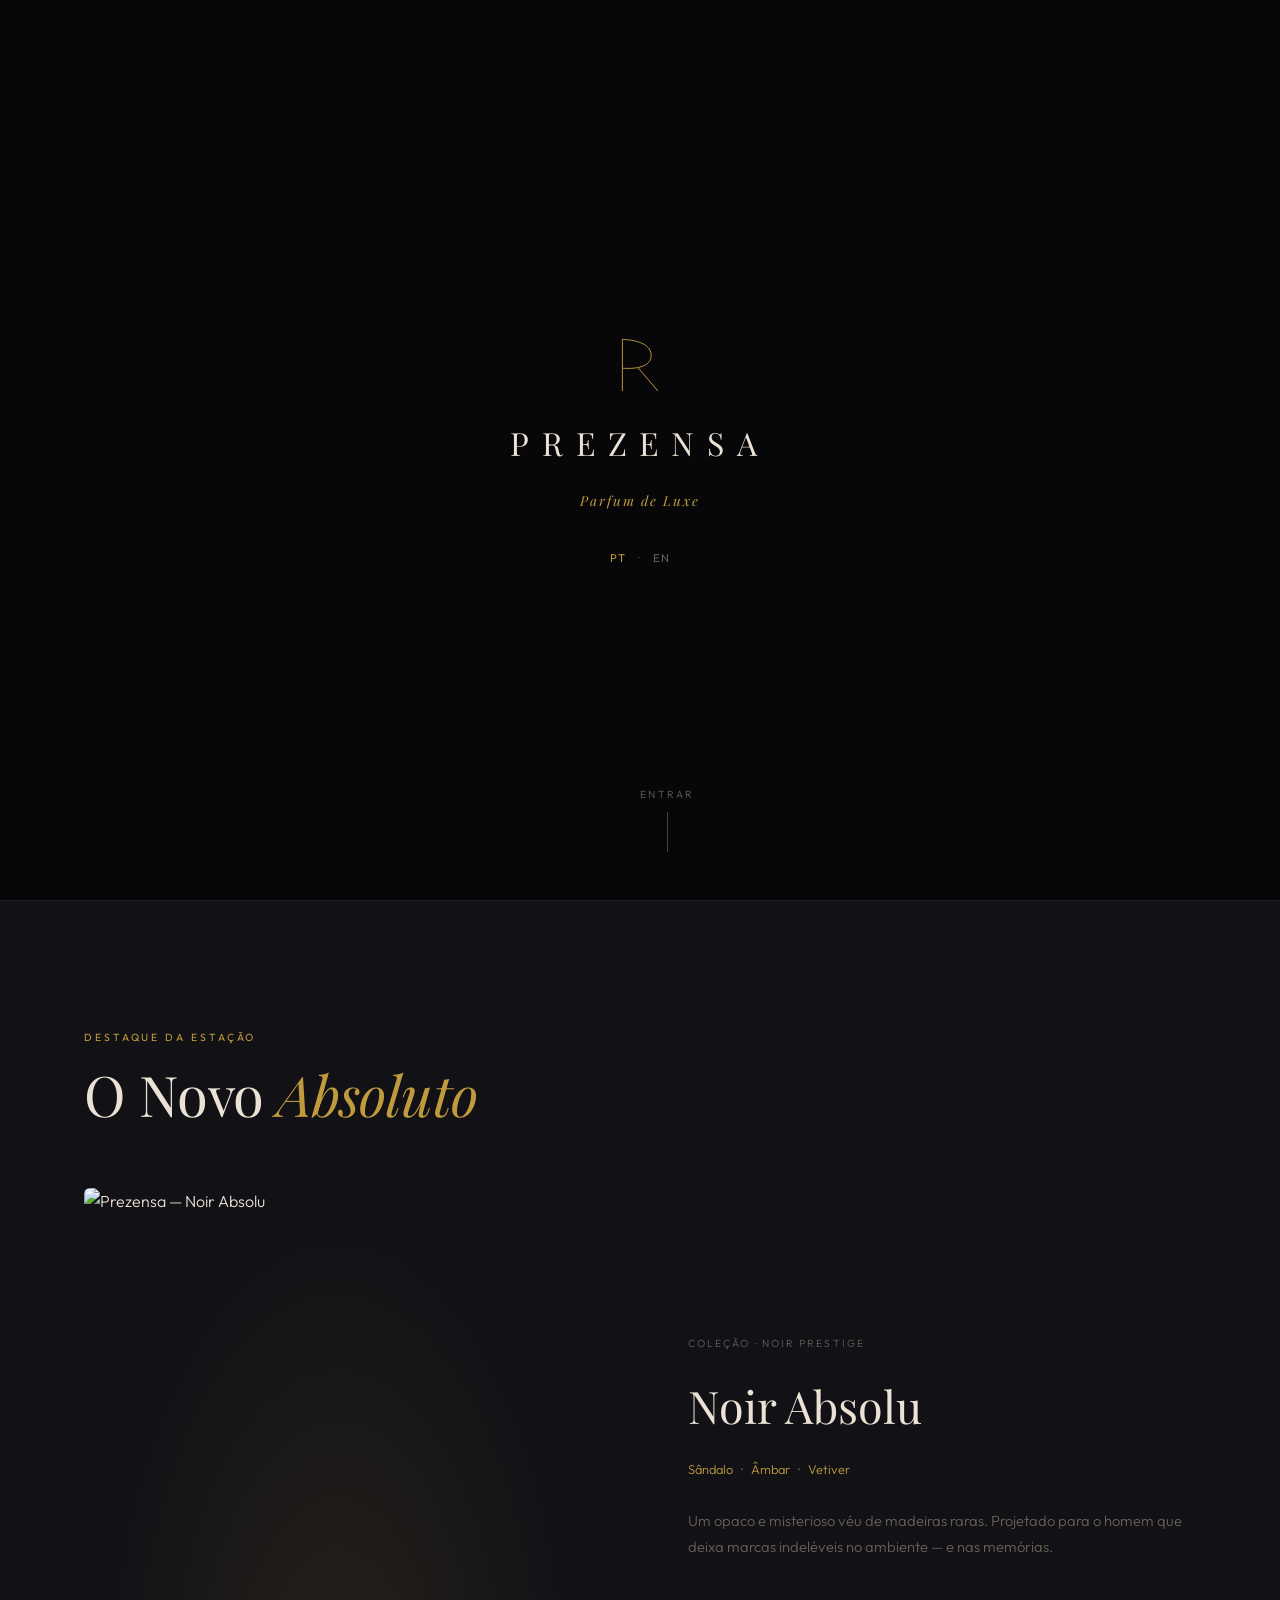
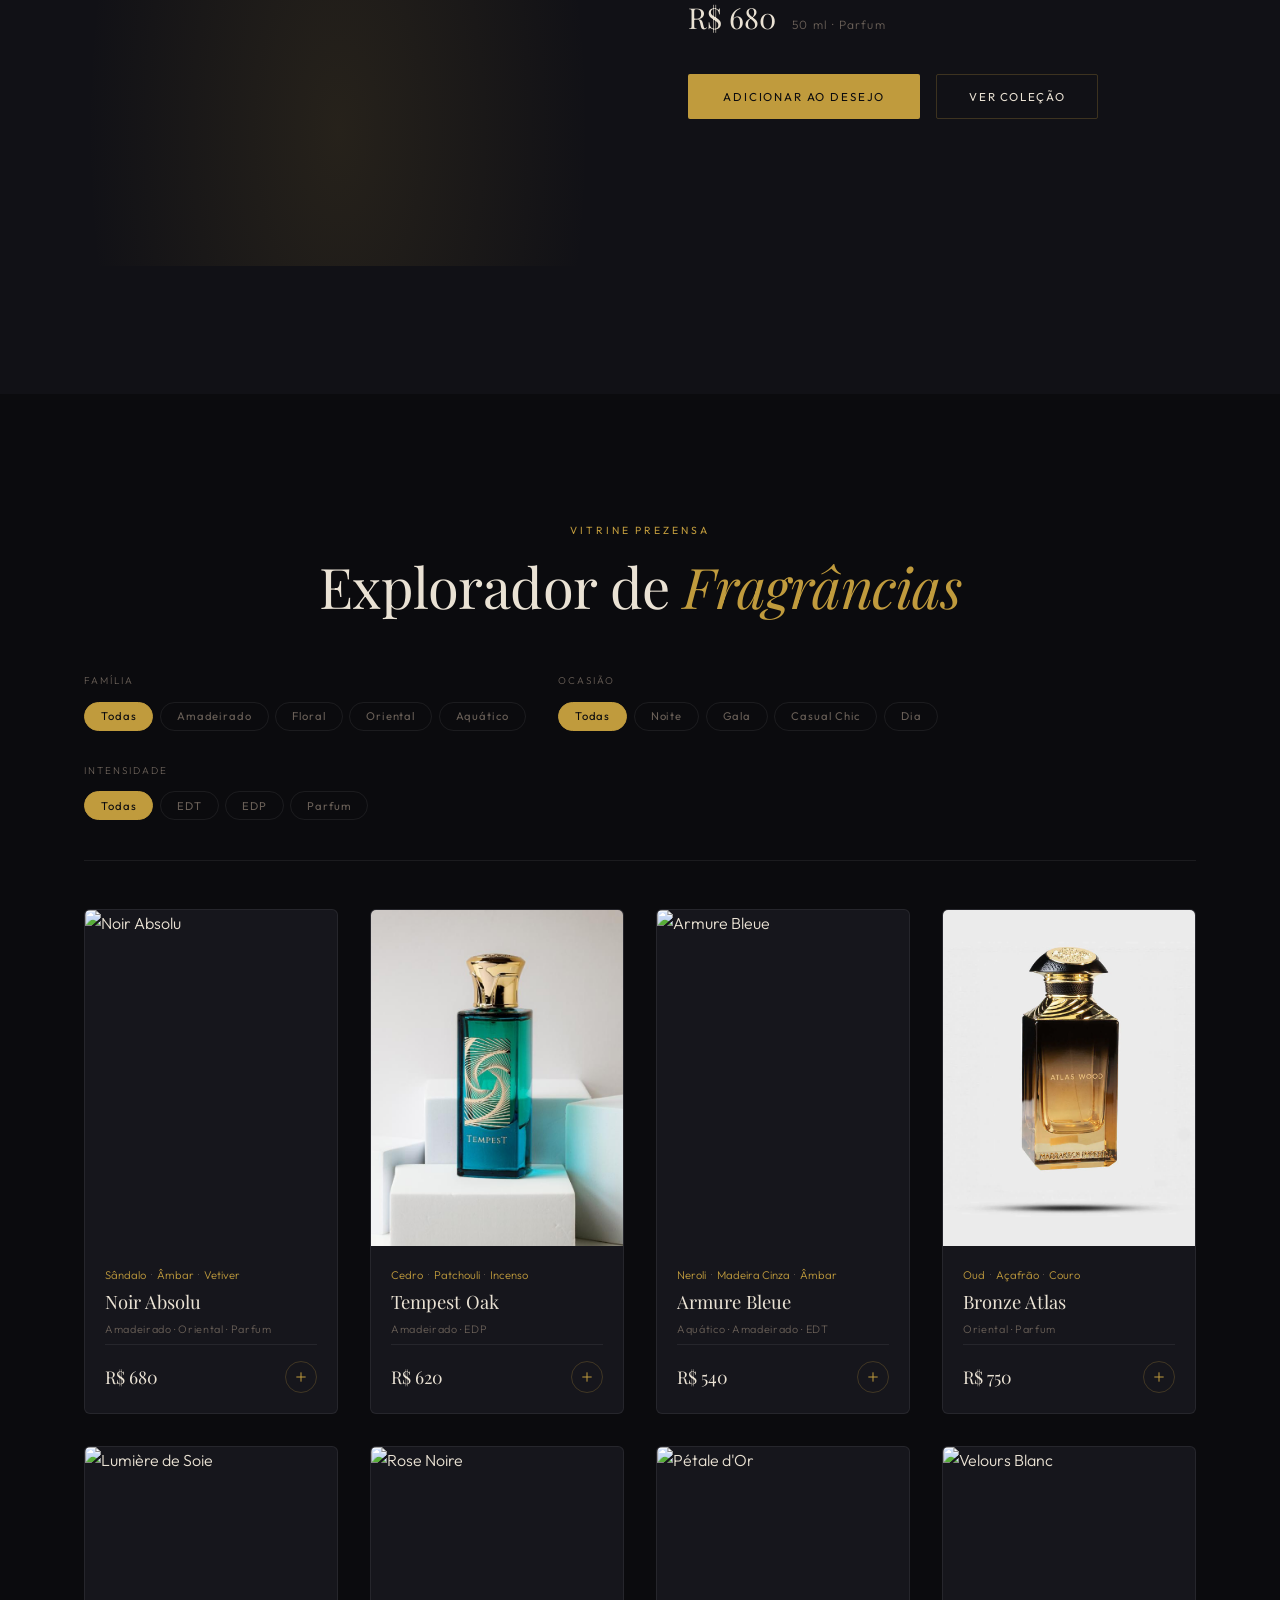
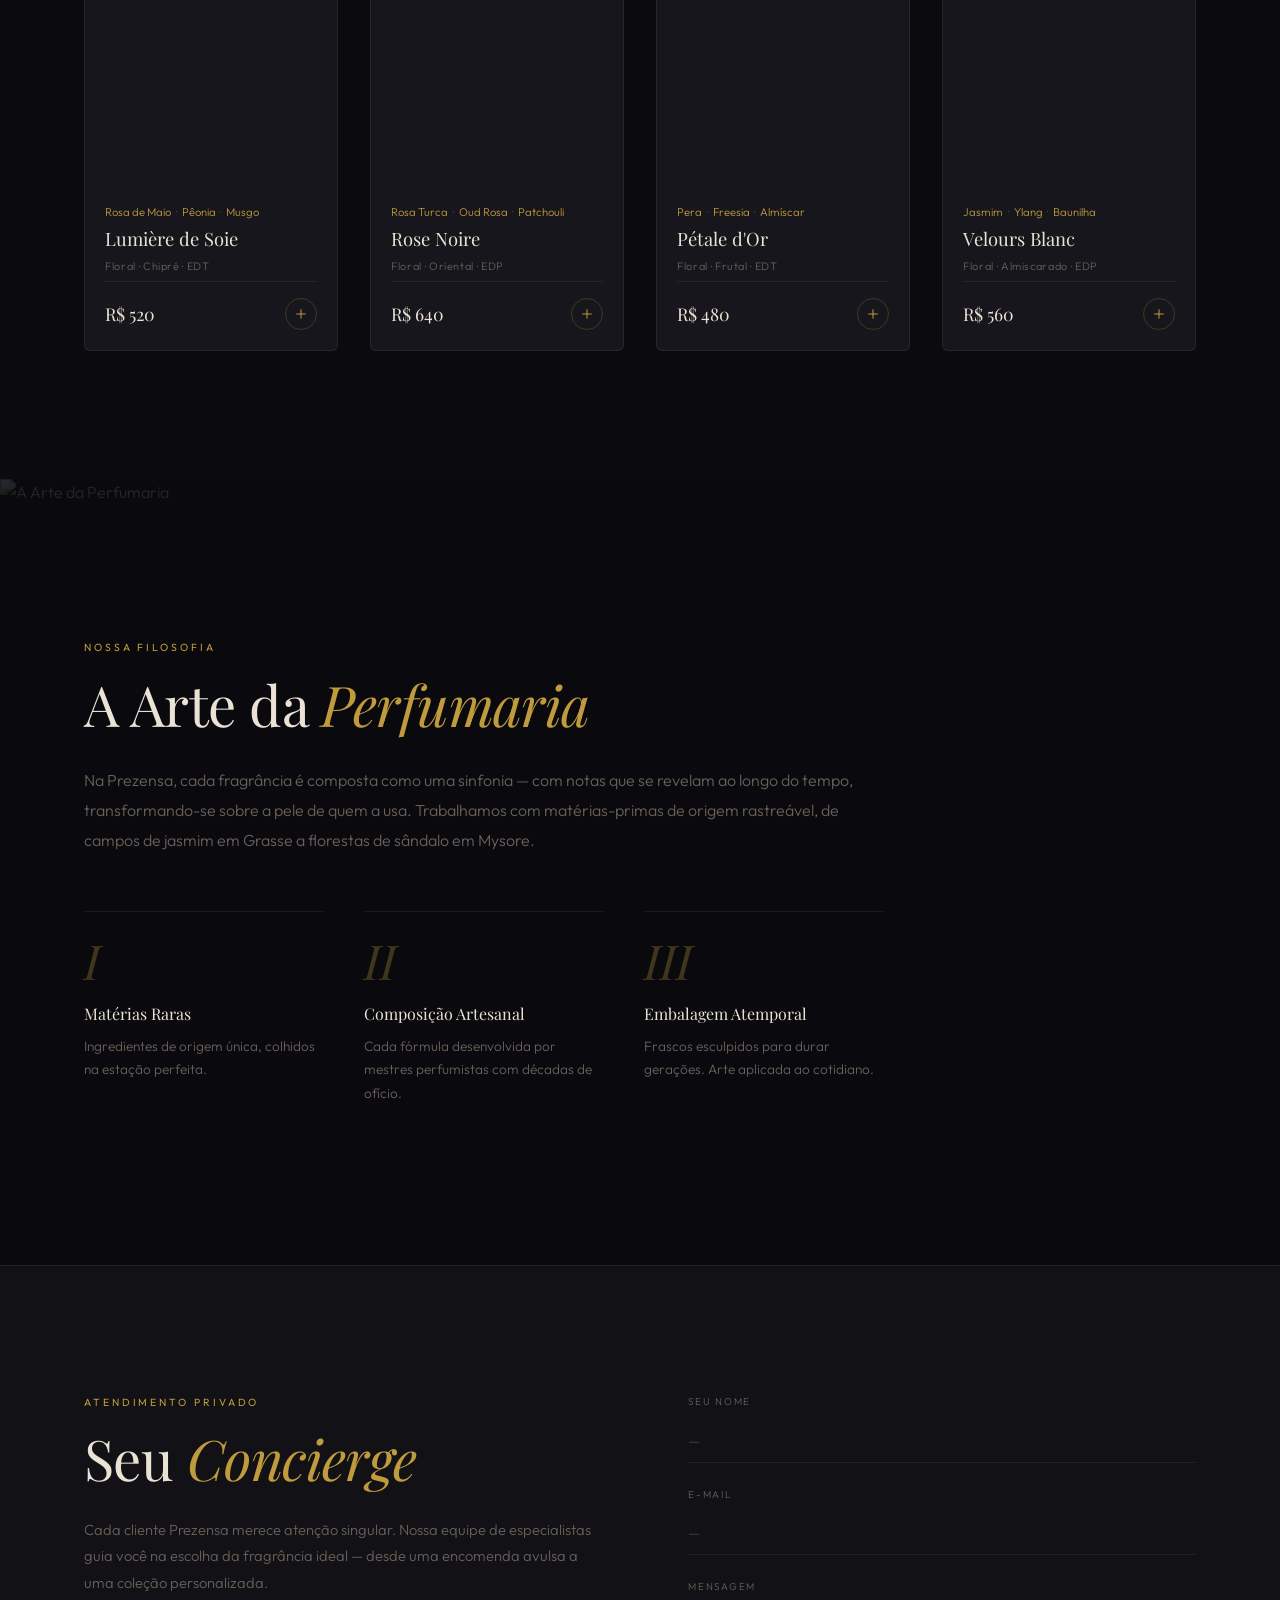
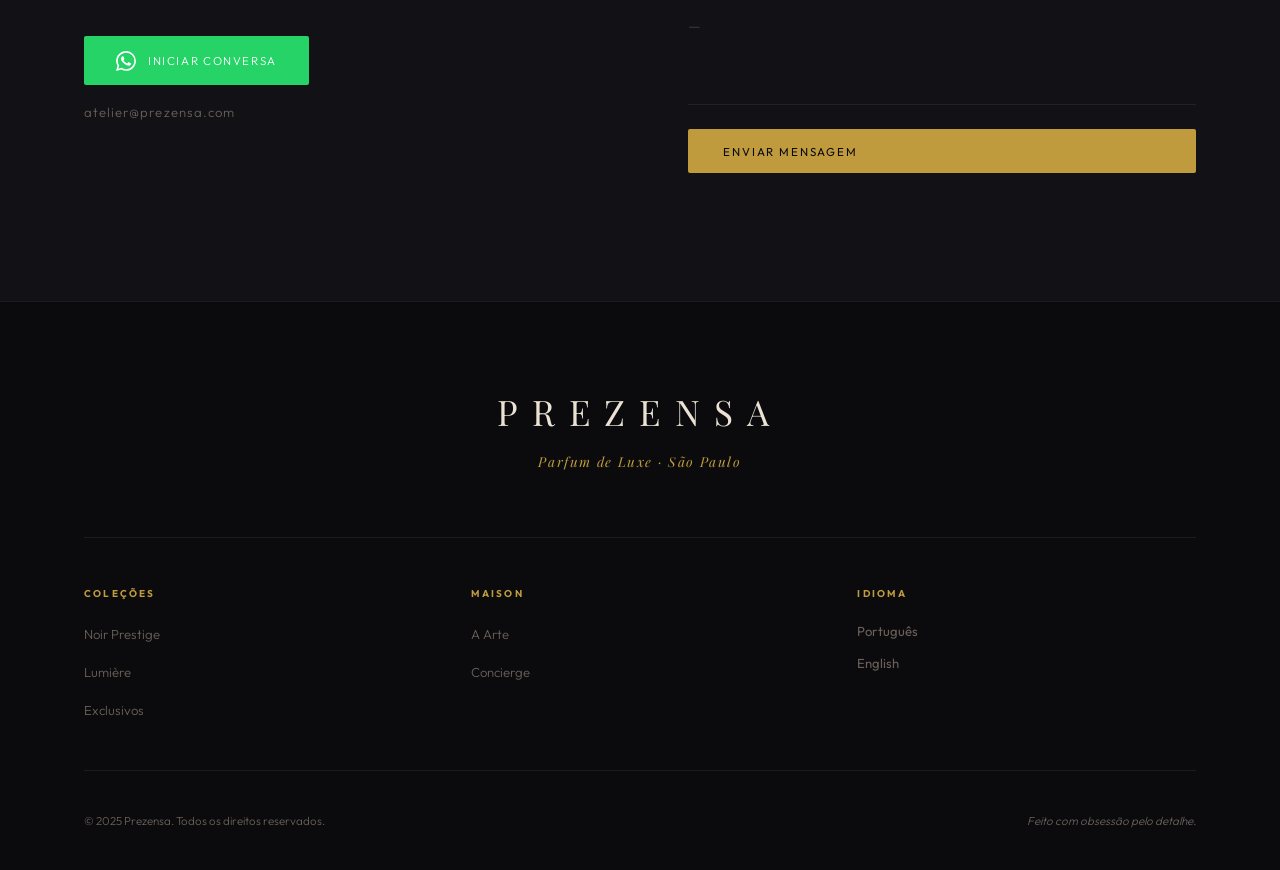
==== index.html @ aabaf8c7 "mudanod" ====
<!DOCTYPE html>
<html lang="pt-BR" data-mode="gent" data-lang="pt">
<head>
  <meta charset="UTF-8"/>
  <meta name="viewport" content="width=device-width, initial-scale=1.0"/>
  <title>Prezensa — Parfum de Luxe</title>
  <meta name="description" content="Prezensa: Fragrâncias de luxo para espíritos únicos. Descoberta sensorial guiada por connoisseurs."/>
  <link rel="preconnect" href="https://fonts.googleapis.com"/>
  <link rel="preconnect" href="https://fonts.gstatic.com" crossorigin/>
  <link href="https://fonts.googleapis.com/css2?family=Playfair+Display:ital,wght@0,400;0,500;0,700;1,400;1,500&family=Cormorant:ital,wght@1,300;1,400&family=Outfit:wght@200;300;400;500&display=swap" rel="stylesheet"/>
  <link rel="stylesheet" href="prezensa.css"/>

  <!-- hreflang SEO -->
  <link rel="alternate" hreflang="pt" href="https://prezensa.com/"/>
  <link rel="alternate" hreflang="en" href="https://prezensa.com/en"/>
</head>
<body>

<!-- ═══════════════════════════════ SPLASH ══════════ -->
<div id="splash" class="splash">
  <div class="splash__inner">
    <div class="splash__logo-wrap">
      <svg class="splash__logo-mark" viewBox="0 0 60 80" fill="none" xmlns="http://www.w3.org/2000/svg">
        <path class="splash__path" d="M8 8 L8 72 M8 8 C8 8 44 8 44 28 C44 48 8 44 8 44" stroke="currentColor" stroke-width="1.2" stroke-linecap="round" fill="none"/>
        <line class="splash__path" x1="28" y1="44" x2="52" y2="72" stroke="currentColor" stroke-width="1.2" stroke-linecap="round"/>
      </svg>
    </div>
    <p class="splash__name">PREZENSA</p>
    <p class="splash__tagline">
      <span class="txt-pt">Parfum de Luxe</span>
      <span class="txt-en">Luxury Perfumery</span>
    </p>
    <div class="splash__lang">
      <button class="splash__lang-btn active" data-lang="pt">PT</button>
      <span>·</span>
      <button class="splash__lang-btn" data-lang="en">EN</button>
    </div>
  </div>
  <div class="splash__enter" id="splashEnter">
    <span class="txt-pt">Entrar</span>
    <span class="txt-en">Enter</span>
    <div class="splash__enter-line"></div>
  </div>
</div>

<!-- ═══════════════════════════════ NAV ══════════════ -->
<nav class="nav" id="nav">
  <a href="#home" class="nav__logo">PREZENSA</a>

  <div class="nav__center">
    <div class="mode-toggle">
      <button class="mode-btn active" data-mode="gent">
        <span class="txt-pt">Cavalheiros</span>
        <span class="txt-en">Gentlemen</span>
      </button>
      <span class="mode-sep">·</span>
      <button class="mode-btn" data-mode="lady">
        <span class="txt-pt">Damas</span>
        <span class="txt-en">Ladies</span>
      </button>
    </div>
  </div>

  <div class="nav__right">
    <button class="lang-toggle" id="langToggle">
      <span id="langLabel">PT</span>
    </button>
    <button class="cart-trigger" id="cartTrigger" aria-label="Carrinho">
      <svg viewBox="0 0 24 24" fill="none" stroke="currentColor" stroke-width="1.2" width="20" height="20">
        <path d="M6 2 L3 6 v14 a2 2 0 0 0 2 2 h14 a2 2 0 0 0 2-2 V6 l-3-4z"/>
        <line x1="3" y1="6" x2="21" y2="6"/>
        <path d="M16 10 a4 4 0 0 1-8 0"/>
      </svg>
      <span class="cart-count" id="cartCount">0</span>
    </button>
    <button class="nav__toggle" id="navToggle" aria-label="Menu">
      <span></span><span></span>
    </button>
  </div>

  <ul class="nav__menu" id="navMenu">
    <li><a href="#explorador" class="nav__link"><span class="txt-pt">Fragrâncias</span><span class="txt-en">Fragrances</span></a></li>
    <li><a href="#arte" class="nav__link"><span class="txt-pt">A Arte</span><span class="txt-en">The Art</span></a></li>
    <li><a href="#contato" class="nav__link"><span class="txt-pt">Atendimento</span><span class="txt-en">Concierge</span></a></li>
  </ul>
</nav>

<!-- ═══════════════════════════════ HERO ══════════════ -->
<section class="hero" id="home">
  <!-- Gent Hero -->
  <div class="hero__scene hero__scene--gent">
    <img src="https://images.unsplash.com/photo-1585386959984-a4155224a1ad?w=1800&q=85" alt="Prezensa Gentlemen" class="hero__img"/>
    <div class="hero__fog"></div>
  </div>
  <!-- Lady Hero -->
  <div class="hero__scene hero__scene--lady">
    <img src="https://images.unsplash.com/photo-1619994403073-2cec844b8e63?w=1800&q=85" alt="Prezensa Ladies" class="hero__img"/>
    <div class="hero__fog"></div>
  </div>

  <div class="hero__content">
    <div class="hero__label">
      <span class="txt-pt">Coleção Exclusiva</span>
      <span class="txt-en">Exclusive Collection</span>
    </div>
    <h1 class="hero__title hero__title--gent">
      <em>L'Essence</em><br>du Caractère
    </h1>
    <h1 class="hero__title hero__title--lady">
      <em>L'Éclat</em><br>de la Féminité
    </h1>
    <p class="hero__sub hero__sub--gent">
      <span class="txt-pt">Fragrâncias que definem o homem de substância.</span>
      <span class="txt-en">Fragrances that define the man of substance.</span>
    </p>
    <p class="hero__sub hero__sub--lady">
      <span class="txt-pt">Uma ode à mulher que ilumina cada ambiente.</span>
      <span class="txt-en">An ode to the woman who illuminates every room.</span>
    </p>
    <a href="#explorador" class="btn-lux">
      <span class="txt-pt">Explorar Coleção</span>
      <span class="txt-en">Explore Collection</span>
      <svg viewBox="0 0 24 24" fill="none" stroke="currentColor" stroke-width="1" width="18"><path d="M5 12h14M12 5l7 7-7 7"/></svg>
    </a>
  </div>

  <div class="hero__scroll-hint">
    <span>scroll</span>
  </div>
</section>

<!-- ═══════════════════════════════ FEATURED ═════════ -->
<section class="featured" id="featured">
  <div class="container">
    <div class="featured__header">
      <span class="section-label">
        <span class="txt-pt">Destaque da Estação</span>
        <span class="txt-en">Season's Highlight</span>
      </span>
      <h2 class="section-title">
        <span class="txt-pt">O Novo <em>Absoluto</em></span>
        <span class="txt-en">The New <em>Absolute</em></span>
      </h2>
    </div>
    <div class="featured__layout">
      <div class="featured__visual">
        <img id="featuredImg" src="https://images.unsplash.com/photo-1523293182086-7651a899d37f?w=900&q=85" alt="Prezensa — Noir Absolu" loading="lazy"/>
        <div class="featured__glow"></div>
      </div>
      <div class="featured__info">
        <p class="featured__collection">
          <span class="txt-pt">Coleção</span>
          <span class="txt-en">Collection</span>
          · Noir Prestige
        </p>
        <h3 class="featured__name featured__name--gent">Noir Absolu</h3>
        <h3 class="featured__name featured__name--lady" style="display:none">Lumière de Soie</h3>
        <p class="featured__accord">
          <span class="featured__note">Sândalo</span>
          <span class="featured__dot">·</span>
          <span class="featured__note">Âmbar</span>
          <span class="featured__dot">·</span>
          <span class="featured__note">Vetiver</span>
        </p>
        <p class="featured__desc featured__desc--gent">
          <span class="txt-pt">Um opaco e misterioso véu de madeiras raras. Projetado para o homem que deixa marcas indeléveis no ambiente — e nas memórias.</span>
          <span class="txt-en">An opaque and mysterious veil of rare woods. Designed for the man who leaves indelible marks in every room — and in memories.</span>
        </p>
        <p class="featured__desc featured__desc--lady" style="display:none">
          <span class="txt-pt">Uma dança etérea de seda e luz. Uma fragância para a mulher que transforma cada movimento em poesia silenciosa.</span>
          <span class="txt-en">An ethereal dance of silk and light. A fragrance for the woman who turns every movement into silent poetry.</span>
        </p>
        <div class="featured__price-row">
          <span class="featured__price featured__price--gent">R$ 680</span>
          <span class="featured__price featured__price--lady" style="display:none">R$ 520</span>
          <span class="featured__ml">50 ml · Parfum</span>
        </div>
        <div class="featured__actions">
          <button class="btn-lux" id="featuredAdd"
            data-name-gent="Noir Absolu" data-price-gent="680"
            data-name-lady="Lumière de Soie" data-price-lady="520">
            <span class="txt-pt">Adicionar ao Desejo</span>
            <span class="txt-en">Add to Wishlist</span>
          </button>
          <button class="btn-ghost" onclick="document.getElementById('explorador').scrollIntoView({behavior:'smooth'})">
            <span class="txt-pt">Ver Coleção</span>
            <span class="txt-en">See Collection</span>
          </button>
        </div>
      </div>
    </div>
  </div>
</section>

<!-- ═══════════════════════════════ EXPLORADOR ═══════ -->
<section class="explorador" id="explorador">
  <div class="container">
    <div class="section-header centered">
      <span class="section-label">
        <span class="txt-pt">Vitrine Prezensa</span>
        <span class="txt-en">Prezensa Showcase</span>
      </span>
      <h2 class="section-title">
        <span class="txt-pt">Explorador de <em>Fragrâncias</em></span>
        <span class="txt-en">Fragrance <em>Explorer</em></span>
      </h2>
    </div>

    <!-- Filters -->
    <div class="filters">
      <div class="filter-group">
        <span class="filter-label">
          <span class="txt-pt">Família</span>
          <span class="txt-en">Family</span>
        </span>
        <div class="filter-pills" data-group="familia">
          <button class="pill active" data-val="all">
            <span class="txt-pt">Todas</span><span class="txt-en">All</span>
          </button>
          <button class="pill" data-val="amadeirado">
            <span class="txt-pt">Amadeirado</span><span class="txt-en">Woody</span>
          </button>
          <button class="pill" data-val="floral">Floral</button>
          <button class="pill" data-val="oriental">Oriental</button>
          <button class="pill" data-val="aquatico">
            <span class="txt-pt">Aquático</span><span class="txt-en">Aquatic</span>
          </button>
        </div>
      </div>
      <div class="filter-group">
        <span class="filter-label">
          <span class="txt-pt">Ocasião</span>
          <span class="txt-en">Occasion</span>
        </span>
        <div class="filter-pills" data-group="ocasiao">
          <button class="pill active" data-val="all">
            <span class="txt-pt">Todas</span><span class="txt-en">All</span>
          </button>
          <button class="pill" data-val="noite">
            <span class="txt-pt">Noite</span><span class="txt-en">Evening</span>
          </button>
          <button class="pill" data-val="gala">Gala</button>
          <button class="pill" data-val="casual">Casual Chic</button>
          <button class="pill" data-val="dia">
            <span class="txt-pt">Dia</span><span class="txt-en">Day</span>
          </button>
        </div>
      </div>
      <div class="filter-group">
        <span class="filter-label">
          <span class="txt-pt">Intensidade</span>
          <span class="txt-en">Intensity</span>
        </span>
        <div class="filter-pills" data-group="intensidade">
          <button class="pill active" data-val="all">
            <span class="txt-pt">Todas</span><span class="txt-en">All</span>
          </button>
          <button class="pill" data-val="edt">EDT</button>
          <button class="pill" data-val="edp">EDP</button>
          <button class="pill" data-val="parfum">Parfum</button>
        </div>
      </div>
    </div>

    <!-- Products Grid -->
    <div class="products-grid" id="productsGrid">

      <!-- ── GENT 1 ── -->
      <article class="prod-card"
        data-gender="gent"
        data-familia="amadeirado oriental"
        data-ocasiao="noite"
        data-intensidade="parfum">
        <div class="prod-card__img-wrap">
          <img src="https://images.unsplash.com/photo-1523293182086-7651a899d37f?w=600&q=80" alt="Noir Absolu" loading="lazy"/>
          <div class="prod-card__hover-actions">
            <button class="prod-card__detail-btn" data-product="0">
              <span class="txt-pt">Ver Pirâmide</span>
              <span class="txt-en">View Pyramid</span>
            </button>
          </div>
          <div class="prod-card__glow"></div>
        </div>
        <div class="prod-card__body">
          <div class="prod-card__accord">
            <span>Sândalo</span><span class="dot">·</span>
            <span>Âmbar</span><span class="dot">·</span>
            <span>Vetiver</span>
          </div>
          <h3 class="prod-card__name">Noir Absolu</h3>
          <p class="prod-card__tags">Amadeirado · Oriental · Parfum</p>
          <div class="prod-card__footer">
            <span class="prod-price">R$ 680</span>
            <button class="add-btn" data-name="Noir Absolu" data-price="680">
              <svg viewBox="0 0 24 24" fill="none" stroke="currentColor" stroke-width="1.5" width="16"><path d="M12 5v14M5 12h14"/></svg>
            </button>
          </div>
        </div>
      </article>

      <!-- ── GENT 2 ── -->
      <article class="prod-card"
        data-gender="gent"
        data-familia="amadeirado"
        data-ocasiao="noite gala"
        data-intensidade="edp">
        <div class="prod-card__img-wrap">
          <img src="img/tempest.jfif" alt="Tempest Oak" loading="lazy"/>
          <div class="prod-card__hover-actions">
            <button class="prod-card__detail-btn" data-product="1">
              <span class="txt-pt">Ver Pirâmide</span>
              <span class="txt-en">View Pyramid</span>
            </button>
          </div>
          <div class="prod-card__glow"></div>
        </div>
        <div class="prod-card__body">
          <div class="prod-card__accord">
            <span>Cedro</span><span class="dot">·</span>
            <span>Patchouli</span><span class="dot">·</span>
            <span>Incenso</span>
          </div>
          <h3 class="prod-card__name">Tempest Oak</h3>
          <p class="prod-card__tags">Amadeirado · EDP</p>
          <div class="prod-card__footer">
            <span class="prod-price">R$ 620</span>
            <button class="add-btn" data-name="Tempest Oak" data-price="620">
              <svg viewBox="0 0 24 24" fill="none" stroke="currentColor" stroke-width="1.5" width="16"><path d="M12 5v14M5 12h14"/></svg>
            </button>
          </div>
        </div>
      </article>

      <!-- ── GENT 3 ── -->
      <article class="prod-card"
        data-gender="gent"
        data-familia="aquatico amadeirado"
        data-ocasiao="casual"
        data-intensidade="edt">
        <div class="prod-card__img-wrap">
          <img src="https://images.unsplash.com/photo-1594035910387-fea47794261f?w=600&q=80" alt="Armure Bleue" loading="lazy"/>
          <div class="prod-card__hover-actions">
            <button class="prod-card__detail-btn" data-product="2">
              <span class="txt-pt">Ver Pirâmide</span>
              <span class="txt-en">View Pyramid</span>
            </button>
          </div>
          <div class="prod-card__glow"></div>
        </div>
        <div class="prod-card__body">
          <div class="prod-card__accord">
            <span>Neroli</span><span class="dot">·</span>
            <span>Madeira Cinza</span><span class="dot">·</span>
            <span>Âmbar</span>
          </div>
          <h3 class="prod-card__name">Armure Bleue</h3>
          <p class="prod-card__tags">Aquático · Amadeirado · EDT</p>
          <div class="prod-card__footer">
            <span class="prod-price">R$ 540</span>
            <button class="add-btn" data-name="Armure Bleue" data-price="540">
              <svg viewBox="0 0 24 24" fill="none" stroke="currentColor" stroke-width="1.5" width="16"><path d="M12 5v14M5 12h14"/></svg>
            </button>
          </div>
        </div>
      </article>

      <!-- ── GENT 4 ── -->
      <article class="prod-card"
        data-gender="gent"
        data-familia="oriental"
        data-ocasiao="gala"
        data-intensidade="parfum">
        <div class="prod-card__img-wrap">
          <img src="img/atlas.webp" alt="Bronze Atlas" loading="lazy"/>
          <div class="prod-card__hover-actions">
            <button class="prod-card__detail-btn" data-product="3">
              <span class="txt-pt">Ver Pirâmide</span>
              <span class="txt-en">View Pyramid</span>
            </button>
          </div>
          <div class="prod-card__glow"></div>
        </div>
        <div class="prod-card__body">
          <div class="prod-card__accord">
            <span>Oud</span><span class="dot">·</span>
            <span>Açafrão</span><span class="dot">·</span>
            <span>Couro</span>
          </div>
          <h3 class="prod-card__name">Bronze Atlas</h3>
          <p class="prod-card__tags">Oriental · Parfum</p>
          <div class="prod-card__footer">
            <span class="prod-price">R$ 750</span>
            <button class="add-btn" data-name="Bronze Atlas" data-price="750">
              <svg viewBox="0 0 24 24" fill="none" stroke="currentColor" stroke-width="1.5" width="16"><path d="M12 5v14M5 12h14"/></svg>
            </button>
          </div>
        </div>
      </article>

      <!-- ── LADY 1 ── -->
      <article class="prod-card"
        data-gender="lady"
        data-familia="floral"
        data-ocasiao="dia casual"
        data-intensidade="edt">
        <div class="prod-card__img-wrap">
          <img src="https://images.unsplash.com/photo-1541643600914-78b084683702?w=600&q=80" alt="Lumière de Soie" loading="lazy"/>
          <div class="prod-card__hover-actions">
            <button class="prod-card__detail-btn" data-product="4">
              <span class="txt-pt">Ver Pirâmide</span>
              <span class="txt-en">View Pyramid</span>
            </button>
          </div>
          <div class="prod-card__glow"></div>
        </div>
        <div class="prod-card__body">
          <div class="prod-card__accord">
            <span>Rosa de Maio</span><span class="dot">·</span>
            <span>Pêonia</span><span class="dot">·</span>
            <span>Musgo</span>
          </div>
          <h3 class="prod-card__name">Lumière de Soie</h3>
          <p class="prod-card__tags">Floral · Chipré · EDT</p>
          <div class="prod-card__footer">
            <span class="prod-price">R$ 520</span>
            <button class="add-btn" data-name="Lumière de Soie" data-price="520">
              <svg viewBox="0 0 24 24" fill="none" stroke="currentColor" stroke-width="1.5" width="16"><path d="M12 5v14M5 12h14"/></svg>
            </button>
          </div>
        </div>
      </article>

      <!-- ── LADY 2 ── -->
      <article class="prod-card"
        data-gender="lady"
        data-familia="floral oriental"
        data-ocasiao="noite gala"
        data-intensidade="edp">
        <div class="prod-card__img-wrap">
          <img src="https://images.unsplash.com/photo-1588776814546-1ffbb090d424?w=600&q=80" alt="Rose Noire" loading="lazy"/>
          <div class="prod-card__hover-actions">
            <button class="prod-card__detail-btn" data-product="5">
              <span class="txt-pt">Ver Pirâmide</span>
              <span class="txt-en">View Pyramid</span>
            </button>
          </div>
          <div class="prod-card__glow"></div>
        </div>
        <div class="prod-card__body">
          <div class="prod-card__accord">
            <span>Rosa Turca</span><span class="dot">·</span>
            <span>Oud Rosa</span><span class="dot">·</span>
            <span>Patchouli</span>
          </div>
          <h3 class="prod-card__name">Rose Noire</h3>
          <p class="prod-card__tags">Floral · Oriental · EDP</p>
          <div class="prod-card__footer">
            <span class="prod-price">R$ 640</span>
            <button class="add-btn" data-name="Rose Noire" data-price="640">
              <svg viewBox="0 0 24 24" fill="none" stroke="currentColor" stroke-width="1.5" width="16"><path d="M12 5v14M5 12h14"/></svg>
            </button>
          </div>
        </div>
      </article>

      <!-- ── LADY 3 ── -->
      <article class="prod-card"
        data-gender="lady"
        data-familia="floral"
        data-ocasiao="casual dia"
        data-intensidade="edt">
        <div class="prod-card__img-wrap">
          <img src="https://images.unsplash.com/photo-1571781565036-d3f759be73e5?w=600&q=80" alt="Pétale d'Or" loading="lazy"/>
          <div class="prod-card__hover-actions">
            <button class="prod-card__detail-btn" data-product="6">
              <span class="txt-pt">Ver Pirâmide</span>
              <span class="txt-en">View Pyramid</span>
            </button>
          </div>
          <div class="prod-card__glow"></div>
        </div>
        <div class="prod-card__body">
          <div class="prod-card__accord">
            <span>Pera</span><span class="dot">·</span>
            <span>Freesia</span><span class="dot">·</span>
            <span>Almíscar</span>
          </div>
          <h3 class="prod-card__name">Pétale d'Or</h3>
          <p class="prod-card__tags">Floral · Frutal · EDT</p>
          <div class="prod-card__footer">
            <span class="prod-price">R$ 480</span>
            <button class="add-btn" data-name="Pétale d'Or" data-price="480">
              <svg viewBox="0 0 24 24" fill="none" stroke="currentColor" stroke-width="1.5" width="16"><path d="M12 5v14M5 12h14"/></svg>
            </button>
          </div>
        </div>
      </article>

      <!-- ── LADY 4 ── -->
      <article class="prod-card"
        data-gender="lady"
        data-familia="floral"
        data-ocasiao="dia casual"
        data-intensidade="edp">
        <div class="prod-card__img-wrap">
          <img src="https://images.unsplash.com/photo-1561069934-eee225952461?w=600&q=80" alt="Velours Blanc" loading="lazy"/>
          <div class="prod-card__hover-actions">
            <button class="prod-card__detail-btn" data-product="7">
              <span class="txt-pt">Ver Pirâmide</span>
              <span class="txt-en">View Pyramid</span>
            </button>
          </div>
          <div class="prod-card__glow"></div>
        </div>
        <div class="prod-card__body">
          <div class="prod-card__accord">
            <span>Jasmim</span><span class="dot">·</span>
            <span>Ylang</span><span class="dot">·</span>
            <span>Baunilha</span>
          </div>
          <h3 class="prod-card__name">Velours Blanc</h3>
          <p class="prod-card__tags">Floral · Almiscarado · EDP</p>
          <div class="prod-card__footer">
            <span class="prod-price">R$ 560</span>
            <button class="add-btn" data-name="Velours Blanc" data-price="560">
              <svg viewBox="0 0 24 24" fill="none" stroke="currentColor" stroke-width="1.5" width="16"><path d="M12 5v14M5 12h14"/></svg>
            </button>
          </div>
        </div>
      </article>

    </div><!-- /products-grid -->
  </div>
</section>

<!-- ═══════════════════════════════ PIRÂMIDE MODAL ═══ -->
<div class="pyramid-overlay" id="pyramidOverlay">
  <div class="pyramid-modal" id="pyramidModal">
    <button class="pyramid-close" id="pyramidClose" aria-label="Fechar">
      <svg viewBox="0 0 24 24" fill="none" stroke="currentColor" stroke-width="1" width="20" height="20"><path d="M18 6L6 18M6 6l12 12"/></svg>
    </button>
    <div class="pyramid-modal__layout">
      <div class="pyramid-modal__img-wrap">
        <img id="pyramidImg" src="" alt=""/>
      </div>
      <div class="pyramid-modal__content">
        <p class="pyramid-modal__label" id="pyramidLabel"></p>
        <h2 class="pyramid-modal__name" id="pyramidName"></h2>
        <p class="pyramid-modal__desc" id="pyramidDesc"></p>

        <div class="pyramid-visual">
          <div class="pyramid-tier pyramid-tier--top">
            <div class="pyramid-tier__label">
              <span class="txt-pt">Topo</span><span class="txt-en">Top</span>
            </div>
            <div class="pyramid-tier__notes" id="pyramidTop"></div>
          </div>
          <div class="pyramid-tier pyramid-tier--heart">
            <div class="pyramid-tier__label">
              <span class="txt-pt">Coração</span><span class="txt-en">Heart</span>
            </div>
            <div class="pyramid-tier__notes" id="pyramidHeart"></div>
          </div>
          <div class="pyramid-tier pyramid-tier--base">
            <div class="pyramid-tier__label">
              <span class="txt-pt">Fundo</span><span class="txt-en">Base</span>
            </div>
            <div class="pyramid-tier__notes" id="pyramidBase"></div>
          </div>
        </div>

        <div class="pyramid-modal__actions">
          <button class="btn-lux" id="pyramidAddBtn">
            <span class="txt-pt">Adicionar ao Desejo</span>
            <span class="txt-en">Add to Wishlist</span>
          </button>
          <span class="pyramid-modal__price" id="pyramidPrice"></span>
        </div>
      </div>
    </div>
  </div>
</div>

<!-- ═══════════════════════════════ A ARTE ═══════════ -->
<section class="arte" id="arte">
  <div class="arte__bg">
    <img src="https://images.unsplash.com/photo-1547555999-14e819a4ac9e?w=1400&q=80" alt="A Arte da Perfumaria" loading="lazy"/>
    <div class="arte__veil"></div>
  </div>
  <div class="container">
    <div class="arte__content">
      <span class="section-label">
        <span class="txt-pt">Nossa Filosofia</span>
        <span class="txt-en">Our Philosophy</span>
      </span>
      <h2 class="section-title">
        <span class="txt-pt">A Arte da <em>Perfumaria</em></span>
        <span class="txt-en">The Art of <em>Perfumery</em></span>
      </h2>
      <p class="arte__text">
        <span class="txt-pt">Na Prezensa, cada fragrância é composta como uma sinfonia — com notas que se revelam ao longo do tempo, transformando-se sobre a pele de quem a usa. Trabalhamos com matérias-primas de origem rastreável, de campos de jasmim em Grasse a florestas de sândalo em Mysore.</span>
        <span class="txt-en">At Prezensa, each fragrance is composed like a symphony — with notes that reveal themselves over time, transforming on the skin of the wearer. We work with traceable raw materials, from jasmine fields in Grasse to sandalwood forests in Mysore.</span>
      </p>
      <div class="arte__pillars">
        <div class="arte__pillar">
          <span class="arte__pillar-num">I</span>
          <h4>
            <span class="txt-pt">Matérias Raras</span>
            <span class="txt-en">Rare Materials</span>
          </h4>
          <p>
            <span class="txt-pt">Ingredientes de origem única, colhidos na estação perfeita.</span>
            <span class="txt-en">Single-origin ingredients, harvested at the perfect season.</span>
          </p>
        </div>
        <div class="arte__pillar">
          <span class="arte__pillar-num">II</span>
          <h4>
            <span class="txt-pt">Composição Artesanal</span>
            <span class="txt-en">Artisan Blending</span>
          </h4>
          <p>
            <span class="txt-pt">Cada fórmula desenvolvida por mestres perfumistas com décadas de ofício.</span>
            <span class="txt-en">Each formula developed by master perfumers with decades of craft.</span>
          </p>
        </div>
        <div class="arte__pillar">
          <span class="arte__pillar-num">III</span>
          <h4>
            <span class="txt-pt">Embalagem Atemporal</span>
            <span class="txt-en">Timeless Packaging</span>
          </h4>
          <p>
            <span class="txt-pt">Frascos esculpidos para durar gerações. Arte aplicada ao cotidiano.</span>
            <span class="txt-en">Bottles sculpted to last generations. Art applied to everyday life.</span>
          </p>
        </div>
      </div>
    </div>
  </div>
</section>

<!-- ═══════════════════════════════ CONTATO ══════════ -->
<section class="contato" id="contato">
  <div class="container">
    <div class="contato__layout">
      <div class="contato__info">
        <span class="section-label">
          <span class="txt-pt">Atendimento Privado</span>
          <span class="txt-en">Private Concierge</span>
        </span>
        <h2 class="section-title">
          <span class="txt-pt">Seu <em>Concierge</em></span>
          <span class="txt-en">Your <em>Concierge</em></span>
        </h2>
        <p class="contato__desc">
          <span class="txt-pt">Cada cliente Prezensa merece atenção singular. Nossa equipe de especialistas guia você na escolha da fragrância ideal — desde uma encomenda avulsa a uma coleção personalizada.</span>
          <span class="txt-en">Every Prezensa client deserves singular attention. Our team of specialists guides you in choosing the ideal fragrance — from a single order to a personalized collection.</span>
        </p>
        <div class="contato__details">
          <a href="https://wa.me/5511999999999" target="_blank" class="contato__cta">
            <svg viewBox="0 0 24 24" fill="currentColor" width="20"><path d="M17.472 14.382c-.297-.149-1.758-.867-2.03-.967-.273-.099-.471-.148-.67.15-.197.297-.767.966-.94 1.164-.173.199-.347.223-.644.075-.297-.15-1.255-.463-2.39-1.475-.883-.788-1.48-1.761-1.653-2.059-.173-.297-.018-.458.13-.606.134-.133.298-.347.446-.52.149-.174.198-.298.298-.497.099-.198.05-.371-.025-.52-.075-.149-.669-1.612-.916-2.207-.242-.579-.487-.5-.669-.51-.173-.008-.371-.01-.57-.01-.198 0-.52.074-.792.372-.272.297-1.04 1.016-1.04 2.479 0 1.462 1.065 2.875 1.213 3.074.149.198 2.096 3.2 5.077 4.487.709.306 1.262.489 1.694.625.712.227 1.36.195 1.871.118.571-.085 1.758-.719 2.006-1.413.248-.694.248-1.289.173-1.413-.074-.124-.272-.198-.57-.347m-5.421 7.403h-.004a9.87 9.87 0 0 1-5.031-1.378l-.361-.214-3.741.982.998-3.648-.235-.374a9.86 9.86 0 0 1-1.51-5.26c.001-5.45 4.436-9.884 9.888-9.884 2.64 0 5.122 1.03 6.988 2.898a9.825 9.825 0 0 1 2.893 6.994c-.003 5.45-4.437 9.884-9.885 9.884m8.413-18.297A11.815 11.815 0 0 0 12.05 0C5.495 0 .16 5.335.157 11.892c0 2.096.547 4.142 1.588 5.945L.057 24l6.305-1.654a11.882 11.882 0 0 0 5.683 1.448h.005c6.554 0 11.89-5.335 11.893-11.893a11.821 11.821 0 0 0-3.48-8.413Z"/></svg>
            <span class="txt-pt">Iniciar Conversa</span>
            <span class="txt-en">Start Conversation</span>
          </a>
          <a href="mailto:ateliê@prezensa.com" class="contato__email">atelier@prezensa.com</a>
        </div>
      </div>
      <form class="contato__form" id="contatoForm">
        <div class="form-field">
          <label>
            <span class="txt-pt">Seu nome</span>
            <span class="txt-en">Your name</span>
          </label>
          <input type="text" id="cNome" required placeholder="—"/>
        </div>
        <div class="form-field">
          <label>E-mail</label>
          <input type="email" id="cEmail" required placeholder="—"/>
        </div>
        <div class="form-field">
          <label>
            <span class="txt-pt">Mensagem</span>
            <span class="txt-en">Message</span>
          </label>
          <textarea id="cMsg" rows="4" placeholder="—"></textarea>
        </div>
        <button type="submit" class="btn-lux">
          <span class="txt-pt">Enviar Mensagem</span>
          <span class="txt-en">Send Message</span>
        </button>
      </form>
    </div>
  </div>
</section>

<!-- ═══════════════════════════════ FOOTER ═══════════ -->
<footer class="footer">
  <div class="container">
    <div class="footer__top">
      <p class="footer__logo">PREZENSA</p>
      <p class="footer__tagline">
        <em>
          <span class="txt-pt">Parfum de Luxe · São Paulo</span>
          <span class="txt-en">Luxury Perfumery · São Paulo</span>
        </em>
      </p>
    </div>
    <div class="footer__mid">
      <div class="footer__col">
        <h5>
          <span class="txt-pt">Coleções</span>
          <span class="txt-en">Collections</span>
        </h5>
        <a href="#explorador">Noir Prestige</a>
        <a href="#explorador">Lumière</a>
        <a href="#explorador">
          <span class="txt-pt">Exclusivos</span>
          <span class="txt-en">Exclusives</span>
        </a>
      </div>
      <div class="footer__col">
        <h5>
          <span class="txt-pt">Maison</span>
          <span class="txt-en">Maison</span>
        </h5>
        <a href="#arte">
          <span class="txt-pt">A Arte</span>
          <span class="txt-en">The Art</span>
        </a>
        <a href="#contato">
          <span class="txt-pt">Concierge</span>
          <span class="txt-en">Concierge</span>
        </a>
      </div>
      <div class="footer__col">
        <h5>
          <span class="txt-pt">Idioma</span>
          <span class="txt-en">Language</span>
        </h5>
        <button class="footer__lang-btn" data-lang="pt">Português</button>
        <button class="footer__lang-btn" data-lang="en">English</button>
      </div>
    </div>
    <div class="footer__bottom">
      <p>© 2025 Prezensa. <span class="txt-pt">Todos os direitos reservados.</span><span class="txt-en">All rights reserved.</span></p>
      <p class="footer__craft">
        <span class="txt-pt">Feito com obsessão pelo detalhe.</span>
        <span class="txt-en">Made with obsession for detail.</span>
      </p>
    </div>
  </div>
</footer>

<!-- ═══════════════════════════════ SIDE CART ════════ -->
<div class="cart-overlay" id="cartOverlay"></div>
<aside class="side-cart" id="sideCart">
  <div class="side-cart__header">
    <h3>
      <span class="txt-pt">Seus Desejos</span>
      <span class="txt-en">Your Wishlist</span>
    </h3>
    <button class="side-cart__close" id="cartClose">
      <svg viewBox="0 0 24 24" fill="none" stroke="currentColor" stroke-width="1" width="20"><path d="M18 6L6 18M6 6l12 12"/></svg>
    </button>
  </div>
  <div class="side-cart__items" id="cartItems">
    <div class="cart-empty" id="cartEmpty">
      <svg viewBox="0 0 60 60" fill="none" stroke="currentColor" stroke-width="0.8" width="48" opacity="0.3"><circle cx="30" cy="30" r="28"/><path d="M20 25 h20 M20 35 h20"/></svg>
      <p>
        <span class="txt-pt">Nenhum desejo ainda.</span>
        <span class="txt-en">No wishes yet.</span>
      </p>
    </div>
  </div>
  <div class="side-cart__footer" id="cartFooter" style="display:none">
    <div class="cart-total">
      <span class="txt-pt">Total da Encomenda</span>
      <span class="txt-en">Order Total</span>
      <strong id="cartTotal">R$ 0</strong>
    </div>
    <button class="btn-lux btn-lux--full" id="whatsappCheckout">
      <svg viewBox="0 0 24 24" fill="currentColor" width="18"><path d="M17.472 14.382c-.297-.149-1.758-.867-2.03-.967-.273-.099-.471-.148-.67.15-.197.297-.767.966-.94 1.164-.173.199-.347.223-.644.075-.297-.15-1.255-.463-2.39-1.475-.883-.788-1.48-1.761-1.653-2.059-.173-.297-.018-.458.13-.606.134-.133.298-.347.446-.52.149-.174.198-.298.298-.497.099-.198.05-.371-.025-.52-.075-.149-.669-1.612-.916-2.207-.242-.579-.487-.5-.669-.51-.173-.008-.371-.01-.57-.01-.198 0-.52.074-.792.372-.272.297-1.04 1.016-1.04 2.479 0 1.462 1.065 2.875 1.213 3.074.149.198 2.096 3.2 5.077 4.487.709.306 1.262.489 1.694.625.712.227 1.36.195 1.871.118.571-.085 1.758-.719 2.006-1.413.248-.694.248-1.289.173-1.413-.074-.124-.272-.198-.57-.347m-5.421 7.403h-.004a9.87 9.87 0 0 1-5.031-1.378l-.361-.214-3.741.982.998-3.648-.235-.374a9.86 9.86 0 0 1-1.51-5.26c.001-5.45 4.436-9.884 9.888-9.884 2.64 0 5.122 1.03 6.988 2.898a9.825 9.825 0 0 1 2.893 6.994c-.003 5.45-4.437 9.884-9.885 9.884m8.413-18.297A11.815 11.815 0 0 0 12.05 0C5.495 0 .16 5.335.157 11.892c0 2.096.547 4.142 1.588 5.945L.057 24l6.305-1.654a11.882 11.882 0 0 0 5.683 1.448h.005c6.554 0 11.89-5.335 11.893-11.893a11.821 11.821 0 0 0-3.48-8.413Z"/></svg>
      <span class="txt-pt">Finalizar com Concierge</span>
      <span class="txt-en">Checkout via Concierge</span>
    </button>
    <p class="cart-note">
      <span class="txt-pt">Você será conectado ao nosso concierge no WhatsApp.</span>
      <span class="txt-en">You'll be connected to our WhatsApp concierge.</span>
    </p>
  </div>
</aside>

<!-- GSAP -->
<script src="https://cdnjs.cloudflare.com/ajax/libs/gsap/3.12.5/gsap.min.js"></script>
<script src="https://cdnjs.cloudflare.com/ajax/libs/gsap/3.12.5/ScrollTrigger.min.js"></script>
<script src="prezensa.js"></script>
</body>
</html>
---- prezensa.css ----
/* ══════════════════════════════════════════════════════
   PREZENSA — Parfum de Luxe
   Dual Mode: Gentlemen (dark) ↔ Ladies (light)
   Typog: Playfair Display + Outfit
   ══════════════════════════════════════════════════════ */

/* ── SHARED TOKENS ────────────────────────────────── */
:root {
  --font-display: 'Playfair Display', Georgia, serif;
  --font-italic: 'Cormorant', Georgia, serif;
  --font-body: 'Outfit', system-ui, sans-serif;
  --radius: 2px;
  --radius-lg: 6px;
  --easing: cubic-bezier(0.4, 0, 0.2, 1);
  --transition-mode: background 0.7s var(--easing), color 0.7s var(--easing), border-color 0.7s var(--easing);
}

/* ── GENTLEMEN MODE ───────────────────────────────── */
[data-mode="gent"] {
  --bg:            #0B0B0E;
  --bg-2:          #111116;
  --surface:       #16161C;
  --surface-2:     #1E1E26;
  --border:        rgba(255,255,255,0.07);
  --border-accent: rgba(192,151,61,0.25);
  --text:          #EAE2D4;
  --text-muted:    #6A6058;
  --text-dim:      #403830;
  --accent:        #C09B3D;
  --accent-rgb:    192,155,61;
  --accent-soft:   rgba(192,155,61,0.1);
  --accent-hover:  #D4AE52;
  --accent-2:      #1C304E;
  --glow:          0 0 80px rgba(192,155,61,0.06);
  --glow-strong:   0 0 120px rgba(192,155,61,0.15);
  --splash-bg:     #07070A;
  --hero-overlay:  linear-gradient(to right, rgba(11,11,14,0.85) 40%, rgba(11,11,14,0.2));
}

/* ── LADIES MODE ──────────────────────────────────── */
[data-mode="lady"] {
  --bg:            #F8F2EB;
  --bg-2:          #F2EAE0;
  --surface:       #FEF8F2;
  --surface-2:     #F0E8DC;
  --border:        rgba(60,30,20,0.09);
  --border-accent: rgba(194,139,106,0.3);
  --text:          #2A1C16;
  --text-muted:    #9E7E6E;
  --text-dim:      #D4C0B0;
  --accent:        #C28B6A;
  --accent-rgb:    194,139,106;
  --accent-soft:   rgba(194,139,106,0.1);
  --accent-hover:  #A8724E;
  --accent-2:      #F0E0D0;
  --glow:          0 0 80px rgba(194,139,106,0.1);
  --glow-strong:   0 0 120px rgba(194,139,106,0.2);
  --splash-bg:     #F8F2EB;
  --hero-overlay:  linear-gradient(to right, rgba(248,242,235,0.9) 40%, rgba(248,242,235,0.2));
}

/* ── RESET ────────────────────────────────────────── */
*, *::before, *::after { box-sizing: border-box; margin: 0; padding: 0; }
html { scroll-behavior: smooth; font-size: 16px; }
body {
  background: var(--bg);
  color: var(--text);
  font-family: var(--font-body);
  font-weight: 300;
  line-height: 1.7;
  overflow-x: hidden;
  transition: var(--transition-mode);
}
img { display: block; width: 100%; height: 100%; object-fit: cover; }
a { color: inherit; text-decoration: none; }
button { cursor: pointer; border: none; background: none; font-family: inherit; color: inherit; }
ul { list-style: none; }
input, select, textarea { font-family: inherit; }

.container { max-width: 1240px; margin: 0 auto; padding: 0 clamp(1.5rem, 6vw, 4rem); }

/* ── LANG VISIBILITY ──────────────────────────────── */
[data-lang="pt"] .txt-en { display: none; }
[data-lang="en"] .txt-pt { display: none; }

/* ── SHARED TYPOGRAPHY ────────────────────────────── */
.section-label {
  display: block;
  font-size: 0.65rem;
  font-weight: 400;
  letter-spacing: 0.28em;
  text-transform: uppercase;
  color: var(--accent);
  margin-bottom: 1rem;
}
.section-title {
  font-family: var(--font-display);
  font-size: clamp(2rem, 4.5vw, 3.5rem);
  font-weight: 400;
  line-height: 1.1;
  letter-spacing: -0.01em;
}
.section-title em {
  font-style: italic;
  font-weight: 400;
  color: var(--accent);
}
.section-header.centered { text-align: center; }

/* ── BUTTONS ──────────────────────────────────────── */
.btn-lux {
  display: inline-flex;
  align-items: center;
  gap: 0.75rem;
  padding: 0.9rem 2.2rem;
  font-family: var(--font-body);
  font-size: 0.72rem;
  font-weight: 400;
  letter-spacing: 0.16em;
  text-transform: uppercase;
  background: var(--accent);
  color: var(--bg);
  border: none;
  border-radius: var(--radius);
  cursor: pointer;
  transition: background 0.3s, transform 0.25s, box-shadow 0.3s;
}
.btn-lux:hover {
  background: var(--accent-hover);
  transform: translateY(-1px);
  box-shadow: 0 8px 32px rgba(var(--accent-rgb),0.25);
}
.btn-lux--full { width: 100%; justify-content: center; }
.btn-ghost {
  display: inline-flex;
  align-items: center;
  gap: 0.5rem;
  padding: 0.9rem 2rem;
  font-size: 0.72rem;
  font-weight: 400;
  letter-spacing: 0.14em;
  text-transform: uppercase;
  background: transparent;
  border: 1px solid var(--border-accent);
  color: var(--text);
  border-radius: var(--radius);
  transition: all 0.3s;
}
.btn-ghost:hover { border-color: var(--accent); color: var(--accent); }

/* ══════════════════════════════════════════════════════
   SPLASH SCREEN
   ══════════════════════════════════════════════════════ */
.splash {
  position: fixed;
  inset: 0;
  z-index: 9999;
  background: var(--splash-bg);
  display: flex;
  flex-direction: column;
  align-items: center;
  justify-content: center;
  transition: opacity 0.9s var(--easing), visibility 0.9s;
}
.splash.gone { opacity: 0; visibility: hidden; pointer-events: none; }
.splash__inner { display: flex; flex-direction: column; align-items: center; gap: 1.2rem; }

.splash__logo-wrap { width: 48px; height: 64px; color: var(--accent); }
.splash__path {
  stroke-dasharray: 400;
  stroke-dashoffset: 400;
  animation: drawPath 1.8s var(--easing) 0.3s forwards;
}
@keyframes drawPath {
  to { stroke-dashoffset: 0; }
}

.splash__name {
  font-family: var(--font-display);
  font-size: 2rem;
  font-weight: 400;
  letter-spacing: 0.4em;
  color: var(--text);
  opacity: 0;
  animation: fadeUp 0.8s ease 1.6s forwards;
}
.splash__tagline {
  font-family: var(--font-display);
  font-style: italic;
  font-size: 0.85rem;
  letter-spacing: 0.15em;
  color: var(--accent);
  opacity: 0;
  animation: fadeUp 0.8s ease 2s forwards;
}
.splash__lang {
  display: flex;
  gap: 0.75rem;
  align-items: center;
  margin-top: 1rem;
  opacity: 0;
  animation: fadeUp 0.6s ease 2.3s forwards;
  font-size: 0.72rem;
  letter-spacing: 0.12em;
  color: var(--text-muted);
}
.splash__lang-btn {
  font-size: 0.7rem;
  letter-spacing: 0.12em;
  color: var(--text-muted);
  transition: color 0.3s;
}
.splash__lang-btn.active, .splash__lang-btn:hover { color: var(--accent); }

.splash__enter {
  position: absolute;
  bottom: 3rem;
  left: 50%;
  transform: translateX(-50%);
  display: flex;
  flex-direction: column;
  align-items: center;
  gap: 0.5rem;
  cursor: pointer;
  opacity: 0;
  animation: fadeUp 0.7s ease 2.6s forwards;
  font-size: 0.65rem;
  letter-spacing: 0.22em;
  text-transform: uppercase;
  color: var(--text-muted);
}
.splash__enter:hover { color: var(--accent); }
.splash__enter-line {
  width: 1px;
  height: 40px;
  background: var(--accent);
  opacity: 0.4;
  animation: growLine 2s ease-in-out 2.8s infinite;
  transform-origin: top;
}
@keyframes growLine { 0%,100% { transform: scaleY(0); opacity: 0; } 50% { transform: scaleY(1); opacity: 0.6; } }
@keyframes fadeUp { from { opacity: 0; transform: translateY(12px); } to { opacity: 1; transform: none; } }

/* ══════════════════════════════════════════════════════
   NAV
   ══════════════════════════════════════════════════════ */
/* NEW */
.nav {
  position: fixed;
  top: 0; left: 0; right: 0;
  z-index: 100;
  display: grid;
  grid-template-columns: 1fr auto 1fr;
  align-items: center;
  padding: 1.6rem clamp(1.5rem, 6vw, 4rem);
  transition: background 0.5s, padding 0.4s, box-shadow 0.4s;
}
.nav__center { display: flex; justify-content: center; }
.nav__right   { display: flex; align-items: center; gap: 1.25rem; justify-content: flex-end; }
.nav.scrolled {
  background: var(--bg);
  padding-top: 1rem;
  padding-bottom: 1rem;
  box-shadow: 0 1px 0 var(--border);
}
.nav__logo {
  font-family: var(--font-display);
  font-size: 1.15rem;
  font-weight: 400;
  letter-spacing: 0.35em;
  color: var(--text);
}

/* .nav__center { position: absolute; left: 50%; transform: translateX(-50%); } */
.mode-toggle {
  display: flex;
  align-items: center;
  gap: 0.75rem;
  padding: 0.5rem 1.1rem;
  border: 1px solid var(--border);
  border-radius: 100px;
  background: var(--surface);
}
.mode-btn {
  font-size: 0.65rem;
  font-weight: 400;
  letter-spacing: 0.14em;
  text-transform: uppercase;
  color: var(--text-muted);
  padding: 0.2rem 0;
  border-bottom: 1px solid transparent;
  transition: all 0.3s;
}
.mode-btn.active { color: var(--accent); border-bottom-color: var(--accent); }
.mode-sep { color: var(--text-dim); font-size: 0.7rem; }

/* .nav__right { display: flex; align-items: center; gap: 1.25rem; } */
.lang-toggle {
  font-size: 0.65rem;
  letter-spacing: 0.18em;
  text-transform: uppercase;
  color: var(--text-muted);
  border: 1px solid var(--border);
  padding: 0.3rem 0.7rem;
  border-radius: 100px;
  transition: all 0.3s;
}
.lang-toggle:hover { border-color: var(--accent); color: var(--accent); }

.cart-trigger {
  position: relative;
  color: var(--text);
  width: 36px; height: 36px;
  display: flex;
  align-items: center;
  justify-content: center;
  border: 1px solid var(--border);
  border-radius: 50%;
  transition: border-color 0.3s;
}
.cart-trigger:hover { border-color: var(--accent); color: var(--accent); }
.cart-count {
  position: absolute;
  top: -4px; right: -4px;
  width: 16px; height: 16px;
  border-radius: 50%;
  background: var(--accent);
  color: var(--bg);
  font-size: 0.55rem;
  font-weight: 500;
  display: flex;
  align-items: center;
  justify-content: center;
  opacity: 0;
  transform: scale(0);
  transition: all 0.3s var(--easing);
}
.cart-count.visible { opacity: 1; transform: scale(1); }

.nav__menu {
  display: flex;
  align-items: center;
  gap: 2.5rem;
}
.nav__link {
  font-size: 0.68rem;
  letter-spacing: 0.14em;
  text-transform: uppercase;
  color: var(--text-muted);
  transition: color 0.3s;
  position: relative;
}
.nav__link::after {
  content: '';
  position: absolute;
  bottom: -2px; left: 0; right: 100%;
  height: 1px;
  background: var(--accent);
  transition: right 0.35s var(--easing);
}
/* NEW */
.nav__toggle {
  display: none;
  flex-direction: column;
  justify-content: center;
  gap: 5px;
  width: 36px;
  height: 36px;
  padding: 4px;
  z-index: 3;
}
.nav__toggle span {
  display: block;
  width: 20px;
  height: 1px;
  background: var(--text);
  transition: transform 0.35s cubic-bezier(0.4,0,0.2,1),
              opacity   0.25s ease,
              width     0.3s ease;
  transform-origin: center;
}

/* X state */
.nav__toggle.open span:nth-child(1) { transform: translateY(6px) rotate(45deg); }
.nav__toggle.open span:nth-child(2) { opacity: 0; width: 0; }
.nav__toggle.open span:nth-child(3) { transform: translateY(-6px) rotate(-45deg); }

/* ══════════════════════════════════════════════════════
   HERO
   ══════════════════════════════════════════════════════ */
.hero {
  position: relative;
  height: 100svh;
  min-height: 640px;
  display: flex;
  align-items: center;
  overflow: hidden;
}
.hero__scene {
  position: absolute;
  inset: 0;
  transition: opacity 1s var(--easing);
}
.hero__scene--gent { opacity: 1; }
.hero__scene--lady { opacity: 0; }
[data-mode="lady"] .hero__scene--gent { opacity: 0; }
[data-mode="lady"] .hero__scene--lady { opacity: 1; }
.hero__img { object-position: center; will-change: transform; }
.hero__fog {
  position: absolute; inset: 0;
  background: var(--hero-overlay);
  transition: background 0.7s;
}
.hero__content {
  position: relative;
  z-index: 2;
  padding: 0 clamp(1.5rem, 6vw, 4rem);
  max-width: 640px;
}
.hero__label {
  font-size: 0.62rem;
  letter-spacing: 0.28em;
  text-transform: uppercase;
  color: var(--accent);
  margin-bottom: 1.5rem;
  opacity: 0;
}
.hero__title {
  font-family: var(--font-display);
  font-size: clamp(3rem, 6.5vw, 5.5rem);
  font-weight: 400;
  line-height: 1.08;
  color: var(--text);
  margin-bottom: 1.5rem;
  opacity: 0;
}
.hero__title em { font-style: italic; color: var(--accent); display: block; }
.hero__title--lady { display: none; }
[data-mode="lady"] .hero__title--gent { display: none; }
[data-mode="lady"] .hero__title--lady { display: block; }

.hero__sub { font-size: 0.95rem; color: var(--text-muted); max-width: 420px; margin-bottom: 2.5rem; opacity: 0; }
.hero__sub--lady { display: none; }
[data-mode="lady"] .hero__sub--gent { display: none; }
[data-mode="lady"] .hero__sub--lady { display: block; }

.hero__scroll-hint {
  position: absolute;
  bottom: 2rem; right: clamp(1.5rem, 6vw, 4rem);
  z-index: 2;
  writing-mode: vertical-rl;
  font-size: 0.6rem;
  letter-spacing: 0.2em;
  text-transform: uppercase;
  color: var(--text-muted);
  display: flex;
  align-items: center;
  gap: 1rem;
}
.hero__scroll-hint::after {
  content: '';
  display: block;
  width: 1px;
  height: 50px;
  background: linear-gradient(to bottom, var(--accent), transparent);
  animation: pulseBar 2.5s ease-in-out infinite;
}
@keyframes pulseBar { 0%,100% { opacity: 0.3; } 50% { opacity: 0.9; } }

/* ══════════════════════════════════════════════════════
   FEATURED
   ══════════════════════════════════════════════════════ */
.featured {
  padding: 8rem 0;
  background: var(--bg-2);
  border-top: 1px solid var(--border);
}
.featured__header { margin-bottom: 4rem; }
.featured__layout {
  display: grid;
  grid-template-columns: 1fr 1fr;
  gap: 6rem;
  align-items: center;
}
.featured__visual {
  position: relative;
  border-radius: var(--radius-lg);
  overflow: hidden;
  aspect-ratio: 3/4;
}
.featured__visual img { transition: transform 0.9s var(--easing); }
.featured__visual:hover img { transform: scale(1.04); }
.featured__glow {
  position: absolute; inset: 0;
  background: radial-gradient(ellipse at 50% 80%, rgba(var(--accent-rgb),0.12) 0%, transparent 70%);
  pointer-events: none;
}
.featured__collection {
  font-size: 0.65rem;
  letter-spacing: 0.2em;
  text-transform: uppercase;
  color: var(--text-muted);
  margin-bottom: 1rem;
}
.featured__name {
  font-family: var(--font-display);
  font-size: clamp(2rem, 3.5vw, 3rem);
  font-weight: 400;
  color: var(--text);
  margin-bottom: 0.75rem;
}
.featured__accord {
  display: flex;
  align-items: center;
  gap: 0.5rem;
  margin-bottom: 1.5rem;
}
.featured__note { font-size: 0.8rem; color: var(--accent); }
.featured__dot { color: var(--text-muted); }
.featured__desc { font-size: 0.92rem; color: var(--text-muted); line-height: 1.8; margin-bottom: 2rem; }
.featured__price-row { display: flex; align-items: baseline; gap: 1rem; margin-bottom: 2rem; }
.featured__price { font-family: var(--font-display); font-size: 1.8rem; font-weight: 400; color: var(--text); }
.featured__ml { font-size: 0.75rem; letter-spacing: 0.1em; color: var(--text-muted); }
.featured__actions { display: flex; gap: 1rem; flex-wrap: wrap; }

/* ══════════════════════════════════════════════════════
   EXPLORADOR
   ══════════════════════════════════════════════════════ */
.explorador {
  padding: 8rem 0;
  background: var(--bg);
}
.explorador .section-header { margin-bottom: 3.5rem; }

/* Filters */
.filters {
  display: flex;
  flex-wrap: wrap;
  gap: 2rem;
  margin-bottom: 3rem;
  padding-bottom: 2.5rem;
  border-bottom: 1px solid var(--border);
}
.filter-group { display: flex; flex-direction: column; gap: 0.75rem; }
.filter-label {
  font-size: 0.62rem;
  letter-spacing: 0.2em;
  text-transform: uppercase;
  color: var(--text-muted);
}
.filter-pills { display: flex; flex-wrap: wrap; gap: 0.4rem; }
.pill {
  padding: 0.4rem 1rem;
  font-size: 0.7rem;
  letter-spacing: 0.08em;
  border: 1px solid var(--border);
  border-radius: 100px;
  color: var(--text-muted);
  background: transparent;
  transition: all 0.25s;
}
.pill:hover { border-color: var(--accent); color: var(--accent); }
.pill.active { background: var(--accent); color: var(--bg); border-color: var(--accent); }

/* Products */
.products-grid {
  display: grid;
  grid-template-columns: repeat(4, 1fr);
  gap: 2rem;
}
.prod-card {
  display: flex;
  flex-direction: column;
  background: var(--surface);
  border: 1px solid var(--border);
  border-radius: var(--radius-lg);
  overflow: hidden;
  transition: border-color 0.4s, box-shadow 0.4s, transform 0.4s;
  cursor: default;
}
.prod-card:hover {
  border-color: var(--border-accent);
  box-shadow: var(--glow-strong);
  transform: translateY(-4px);
}
.prod-card.hidden { display: none; }

.prod-card__img-wrap {
  position: relative;
  aspect-ratio: 3/4;
  overflow: hidden;
}
.prod-card__img-wrap img {
  transition: transform 0.8s var(--easing), filter 0.5s;
}
.prod-card:hover .prod-card__img-wrap img {
  transform: scale(1.06);
  filter: brightness(0.85);
}
.prod-card__hover-actions {
  position: absolute;
  inset: 0;
  display: flex;
  align-items: flex-end;
  justify-content: center;
  padding: 1.5rem;
  opacity: 0;
  transform: translateY(8px);
  transition: all 0.35s var(--easing);
}
.prod-card:hover .prod-card__hover-actions { opacity: 1; transform: none; }
.prod-card__detail-btn {
  font-size: 0.65rem;
  letter-spacing: 0.14em;
  text-transform: uppercase;
  color: #fff;
  border: 1px solid rgba(255,255,255,0.4);
  padding: 0.55rem 1.2rem;
  border-radius: 100px;
  backdrop-filter: blur(8px);
  background: rgba(0,0,0,0.3);
  transition: all 0.25s;
}
.prod-card__detail-btn:hover { background: rgba(var(--accent-rgb),0.6); border-color: var(--accent); }
.prod-card__glow {
  position: absolute; inset: 0;
  background: radial-gradient(ellipse at 50% 100%, rgba(var(--accent-rgb),0.08), transparent 60%);
  opacity: 0;
  transition: opacity 0.4s;
  pointer-events: none;
}
.prod-card:hover .prod-card__glow { opacity: 1; }

.prod-card__body { padding: 1.25rem; flex: 1; display: flex; flex-direction: column; gap: 0.35rem; }
.prod-card__accord { display: flex; align-items: center; gap: 0.3rem; flex-wrap: wrap; }
.prod-card__accord span { font-size: 0.7rem; color: var(--accent); }
.prod-card__accord .dot { color: var(--text-muted); font-size: 0.55rem; }
.prod-card__name {
  font-family: var(--font-display);
  font-size: 1.15rem;
  font-weight: 400;
  color: var(--text);
  line-height: 1.2;
}
.prod-card__tags { font-size: 0.68rem; letter-spacing: 0.06em; color: var(--text-muted); margin-top: 0.1rem; }
.prod-card__footer {
  display: flex;
  align-items: center;
  justify-content: space-between;
  margin-top: auto;
  padding-top: 1rem;
  border-top: 1px solid var(--border);
}
.prod-price { font-family: var(--font-display); font-size: 1.1rem; font-weight: 400; color: var(--text); }
.add-btn {
  width: 32px; height: 32px;
  border-radius: 50%;
  border: 1px solid var(--border-accent);
  color: var(--accent);
  display: flex;
  align-items: center;
  justify-content: center;
  transition: all 0.25s;
}
.add-btn:hover { background: var(--accent); color: var(--bg); border-color: var(--accent); }
.add-btn.added { background: var(--accent); color: var(--bg); }

/* ══════════════════════════════════════════════════════
   OLFACTORY PYRAMID MODAL
   ══════════════════════════════════════════════════════ */
.pyramid-overlay {
  position: fixed;
  inset: 0;
  background: rgba(0,0,0,0.75);
  backdrop-filter: blur(10px);
  z-index: 500;
  opacity: 0;
  visibility: hidden;
  transition: all 0.45s var(--easing);
}
.pyramid-overlay.open { opacity: 1; visibility: visible; }

.pyramid-modal {
  position: absolute;
  top: 50%; left: 50%;
  transform: translate(-50%, -48%);
  width: min(95vw, 900px);
  max-height: 90vh;
  overflow-y: auto;
  background: var(--surface);
  border: 1px solid var(--border-accent);
  border-radius: var(--radius-lg);
  transition: transform 0.45s var(--easing);
}
.pyramid-overlay.open .pyramid-modal { transform: translate(-50%, -50%); }

.pyramid-close {
  position: absolute;
  top: 1.25rem; right: 1.25rem;
  z-index: 10;
  width: 36px; height: 36px;
  display: flex;
  align-items: center;
  justify-content: center;
  border: 1px solid var(--border);
  border-radius: 50%;
  color: var(--text-muted);
  transition: all 0.25s;
}
.pyramid-close:hover { border-color: var(--accent); color: var(--accent); }

.pyramid-modal__layout {
  display: grid;
  grid-template-columns: 1fr 1.4fr;
  min-height: 500px;
}
.pyramid-modal__img-wrap {
  border-right: 1px solid var(--border);
  overflow: hidden;
}
.pyramid-modal__content {
  padding: 3rem 2.5rem;
  display: flex;
  flex-direction: column;
  gap: 1rem;
}
.pyramid-modal__label { font-size: 0.62rem; letter-spacing: 0.2em; text-transform: uppercase; color: var(--accent); }
.pyramid-modal__name { font-family: var(--font-display); font-size: 2rem; font-weight: 400; }
.pyramid-modal__desc { font-size: 0.88rem; color: var(--text-muted); line-height: 1.75; }

/* Pyramid Visual */
.pyramid-visual {
  display: flex;
  flex-direction: column;
  gap: 0;
  margin-top: 0.5rem;
  border: 1px solid var(--border);
  border-radius: var(--radius);
  overflow: hidden;
}
.pyramid-tier {
  display: grid;
  grid-template-columns: 80px 1fr;
  align-items: center;
  gap: 1rem;
  padding: 1rem 1.25rem;
  transition: background 0.3s;
}
.pyramid-tier + .pyramid-tier { border-top: 1px solid var(--border); }
.pyramid-tier--top    { background: rgba(var(--accent-rgb),0.04); }
.pyramid-tier--heart  { background: rgba(var(--accent-rgb),0.07); }
.pyramid-tier--base   { background: rgba(var(--accent-rgb),0.1); }
.pyramid-tier__label { font-size: 0.62rem; letter-spacing: 0.16em; text-transform: uppercase; color: var(--text-muted); }
.pyramid-tier__notes { display: flex; flex-wrap: wrap; gap: 0.35rem; }
.pyramid-tier__notes span {
  font-size: 0.75rem;
  padding: 0.2rem 0.65rem;
  background: var(--surface-2);
  border: 1px solid var(--border);
  border-radius: 100px;
  color: var(--text);
}

.pyramid-modal__actions {
  display: flex;
  align-items: center;
  gap: 1.5rem;
  margin-top: auto;
  padding-top: 1rem;
}
.pyramid-modal__price { font-family: var(--font-display); font-size: 1.5rem; color: var(--text); }

/* ══════════════════════════════════════════════════════
   A ARTE
   ══════════════════════════════════════════════════════ */
.arte {
  position: relative;
  padding: 10rem 0;
  overflow: hidden;
}
.arte__bg { position: absolute; inset: 0; }
.arte__bg img { object-position: center; }
.arte__veil {
  position: absolute; inset: 0;
  background: var(--bg);
  opacity: 0.88;
  transition: background 0.7s;
}
.arte__content { position: relative; z-index: 2; max-width: 800px; }
.arte__text {
  font-size: 1rem;
  color: var(--text-muted);
  line-height: 1.85;
  margin: 2rem 0 3.5rem;
}
.arte__pillars { display: grid; grid-template-columns: repeat(3, 1fr); gap: 2.5rem; }
.arte__pillar-num {
  display: block;
  font-family: var(--font-display);
  font-style: italic;
  font-size: 3rem;
  font-weight: 400;
  color: var(--accent);
  opacity: 0.3;
  line-height: 1;
  margin-bottom: 1rem;
}
.arte__pillar h4 {
  font-family: var(--font-display);
  font-size: 1rem;
  font-weight: 400;
  color: var(--text);
  margin-bottom: 0.5rem;
}
.arte__pillar p { font-size: 0.85rem; color: var(--text-muted); line-height: 1.7; }
.arte__pillar { padding-top: 1.5rem; border-top: 1px solid var(--border); }

/* ══════════════════════════════════════════════════════
   CONTATO
   ══════════════════════════════════════════════════════ */
.contato {
  padding: 8rem 0;
  background: var(--bg-2);
  border-top: 1px solid var(--border);
}
.contato__layout {
  display: grid;
  grid-template-columns: 1fr 1fr;
  gap: 6rem;
  align-items: start;
}
.contato__desc { font-size: 0.92rem; color: var(--text-muted); line-height: 1.8; margin: 1.75rem 0 2.5rem; }
.contato__details { display: flex; flex-direction: column; gap: 1rem; }
.contato__cta {
  display: inline-flex;
  align-items: center;
  gap: 0.75rem;
  padding: 0.9rem 2rem;
  font-size: 0.72rem;
  letter-spacing: 0.14em;
  text-transform: uppercase;
  background: #25D366;
  color: #fff;
  border-radius: var(--radius);
  transition: all 0.3s;
  width: fit-content;
}
.contato__cta:hover { background: #1db857; transform: translateY(-1px); }
.contato__email { font-size: 0.82rem; letter-spacing: 0.08em; color: var(--text-muted); transition: color 0.3s; }
.contato__email:hover { color: var(--accent); }

.contato__form { display: flex; flex-direction: column; gap: 1.5rem; }
.form-field { display: flex; flex-direction: column; gap: 0.5rem; }
.form-field label {
  font-size: 0.62rem;
  letter-spacing: 0.18em;
  text-transform: uppercase;
  color: var(--text-muted);
}
.form-field input,
.form-field textarea {
  background: transparent;
  border: none;
  border-bottom: 1px solid var(--border);
  padding: 0.75rem 0;
  font-size: 0.92rem;
  color: var(--text);
  outline: none;
  transition: border-color 0.3s;
  resize: none;
}
.form-field input::placeholder,
.form-field textarea::placeholder { color: var(--text-dim); }
.form-field input:focus,
.form-field textarea:focus { border-bottom-color: var(--accent); }

/* ══════════════════════════════════════════════════════
   FOOTER
   ══════════════════════════════════════════════════════ */
.footer {
  padding: 5rem 0 2.5rem;
  background: var(--bg);
  border-top: 1px solid var(--border);
}
.footer__top { text-align: center; margin-bottom: 4rem; }
.footer__logo {
  font-family: var(--font-display);
  font-size: 2.2rem;
  font-weight: 400;
  letter-spacing: 0.4em;
  color: var(--text);
  margin-bottom: 0.5rem;
}
.footer__tagline { font-family: var(--font-display); font-style: italic; color: var(--accent); font-size: 0.85rem; letter-spacing: 0.12em; }
.footer__mid {
  display: grid;
  grid-template-columns: repeat(3, 1fr);
  gap: 3rem;
  padding: 3rem 0;
  border-top: 1px solid var(--border);
  border-bottom: 1px solid var(--border);
  margin-bottom: 2.5rem;
}
.footer__col { display: flex; flex-direction: column; gap: 1rem; }
.footer__col h5 {
  font-size: 0.62rem;
  letter-spacing: 0.22em;
  text-transform: uppercase;
  color: var(--accent);
  margin-bottom: 0.25rem;
}
.footer__col a, .footer__lang-btn {
  font-size: 0.82rem;
  color: var(--text-muted);
  transition: color 0.3s;
  text-align: left;
}
.footer__col a:hover, .footer__lang-btn:hover { color: var(--text); }
.footer__bottom {
  display: flex;
  justify-content: space-between;
  font-size: 0.72rem;
  color: var(--text-muted);
  flex-wrap: wrap;
  gap: 0.5rem;
}
.footer__craft { font-style: italic; }

/* ══════════════════════════════════════════════════════
   SIDE CART
   ══════════════════════════════════════════════════════ */
.cart-overlay {
  position: fixed;
  inset: 0;
  background: rgba(0,0,0,0.5);
  backdrop-filter: blur(4px);
  z-index: 200;
  opacity: 0;
  visibility: hidden;
  transition: all 0.45s;
}
.cart-overlay.open { opacity: 1; visibility: visible; }

.side-cart {
  position: fixed;
  top: 0; right: 0; bottom: 0;
  width: min(420px, 100vw);
  background: var(--surface);
  border-left: 1px solid var(--border);
  z-index: 201;
  display: flex;
  flex-direction: column;
  transform: translateX(100%);
  transition: transform 0.5s var(--easing);
}
.side-cart.open { transform: translateX(0); }

.side-cart__header {
  display: flex;
  justify-content: space-between;
  align-items: center;
  padding: 2rem 1.75rem;
  border-bottom: 1px solid var(--border);
}
.side-cart__header h3 { font-family: var(--font-display); font-size: 1.1rem; font-weight: 400; }
.side-cart__close {
  width: 32px; height: 32px;
  display: flex;
  align-items: center;
  justify-content: center;
  border: 1px solid var(--border);
  border-radius: 50%;
  color: var(--text-muted);
  transition: all 0.25s;
}
.side-cart__close:hover { border-color: var(--accent); color: var(--accent); }

.side-cart__items { flex: 1; overflow-y: auto; padding: 1.5rem; display: flex; flex-direction: column; gap: 1rem; }
.cart-empty { display: flex; flex-direction: column; align-items: center; justify-content: center; gap: 1rem; height: 100%; color: var(--text-muted); font-size: 0.85rem; text-align: center; }

.cart-item {
  display: grid;
  grid-template-columns: 1fr auto;
  align-items: center;
  gap: 1rem;
  padding: 1rem;
  background: var(--surface-2);
  border: 1px solid var(--border);
  border-radius: var(--radius);
}
.cart-item__name { font-family: var(--font-display); font-size: 0.95rem; font-weight: 400; margin-bottom: 0.2rem; }
.cart-item__price { font-size: 0.8rem; color: var(--accent); }
.cart-item__remove {
  color: var(--text-muted);
  font-size: 0.7rem;
  letter-spacing: 0.1em;
  text-transform: uppercase;
  transition: color 0.25s;
}
.cart-item__remove:hover { color: #e05555; }

.side-cart__footer {
  padding: 1.75rem;
  border-top: 1px solid var(--border);
  display: flex;
  flex-direction: column;
  gap: 1.25rem;
}
.cart-total {
  display: flex;
  justify-content: space-between;
  align-items: baseline;
  font-size: 0.75rem;
  letter-spacing: 0.1em;
  text-transform: uppercase;
  color: var(--text-muted);
}
.cart-total strong { font-family: var(--font-display); font-size: 1.4rem; font-weight: 400; color: var(--text); }
.cart-note { font-size: 0.72rem; text-align: center; color: var(--text-muted); line-height: 1.5; }

/* ══════════════════════════════════════════════════════
   RESPONSIVE
   ══════════════════════════════════════════════════════ */
@media (max-width: 1200px) {
  .products-grid { grid-template-columns: repeat(3, 1fr); }
}

@media (max-width: 900px) {
  .featured__layout { grid-template-columns: 1fr; gap: 3rem; }
  .featured__visual { aspect-ratio: 16/9; max-height: 360px; }
  .arte__pillars { grid-template-columns: 1fr; gap: 1.5rem; }
  .contato__layout { grid-template-columns: 1fr; gap: 3rem; }
  .footer__mid { grid-template-columns: 1fr 1fr; }
  .pyramid-modal__layout { grid-template-columns: 1fr; }
  .pyramid-modal__img-wrap { aspect-ratio: 16/9; max-height: 280px; border-right: none; border-bottom: 1px solid var(--border); }
  .products-grid { grid-template-columns: repeat(2, 1fr); }
}

@media (max-width: 768px) {
  .nav__center { display: none; }
  .nav__menu {
    position: fixed;
    inset: 0;
    background: var(--bg);
    flex-direction: column;
    justify-content: center;
    transform: translateX(100%);
    transition: transform 0.45s var(--easing);
    gap: 3rem;
  }
  .nav__menu.open { transform: none; }
  .nav__link { font-size: 1rem; }
  .nav__toggle { display: flex; }

  /* Show mode toggle in menu on mobile */
  .nav__menu::before {
    content: '';
  }

  .hero__content { max-width: 100%; }
  .hero__title { font-size: clamp(2.5rem, 8vw, 4rem); }
  .filters { gap: 1.25rem; }
  .products-grid { grid-template-columns: 1fr 1fr; gap: 1rem; }
  .featured__actions { flex-direction: column; }
  .footer__mid { grid-template-columns: 1fr; gap: 2rem; }
  .footer__bottom { flex-direction: column; text-align: center; gap: 0.35rem; }
}

@media (max-width: 480px) {
  .products-grid { grid-template-columns: 1fr; }
  .pyramid-modal__content { padding: 2rem 1.5rem; }
}

/* Mode transition overlay */
.mode-transition-veil {
  position: fixed;
  inset: 0;
  background: var(--bg);
  z-index: 9000;
  opacity: 0;
  pointer-events: none;
  transition: opacity 0.3s;
}
.mode-transition-veil.flash { opacity: 0.6; }
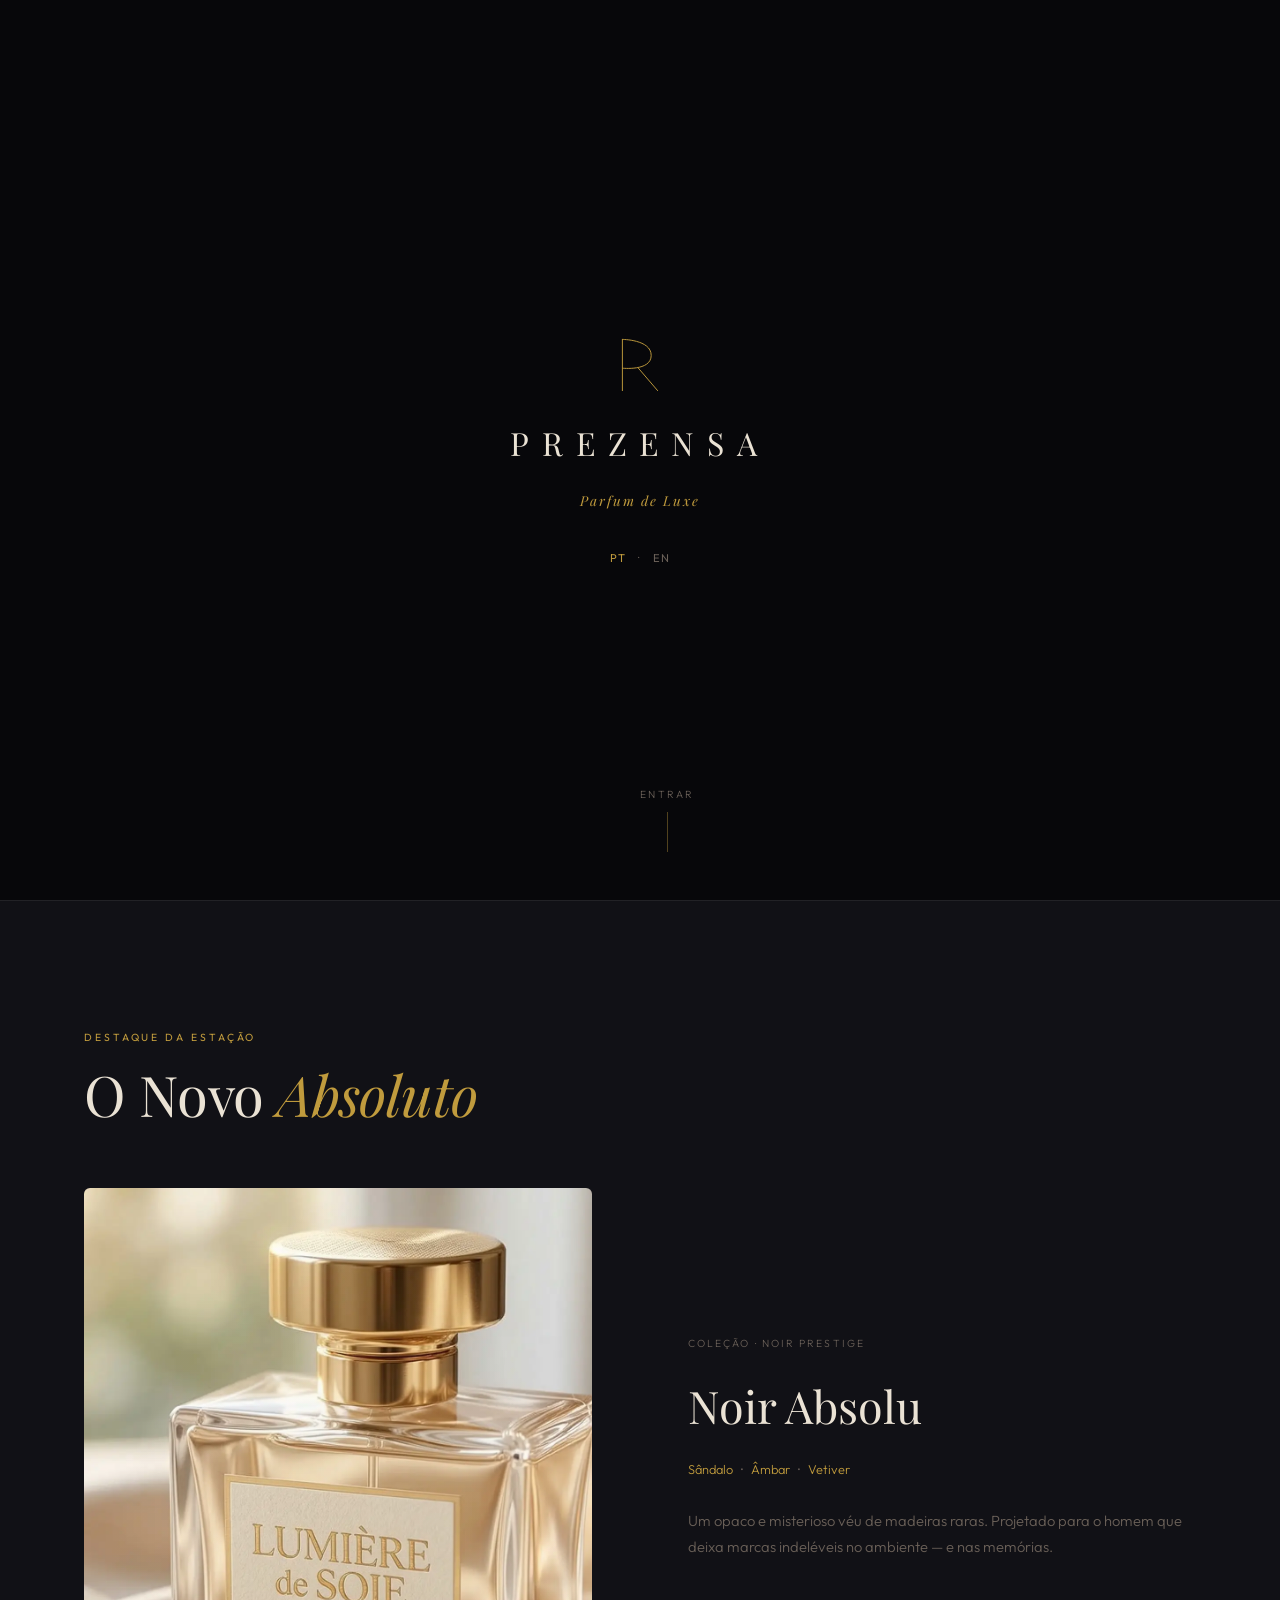
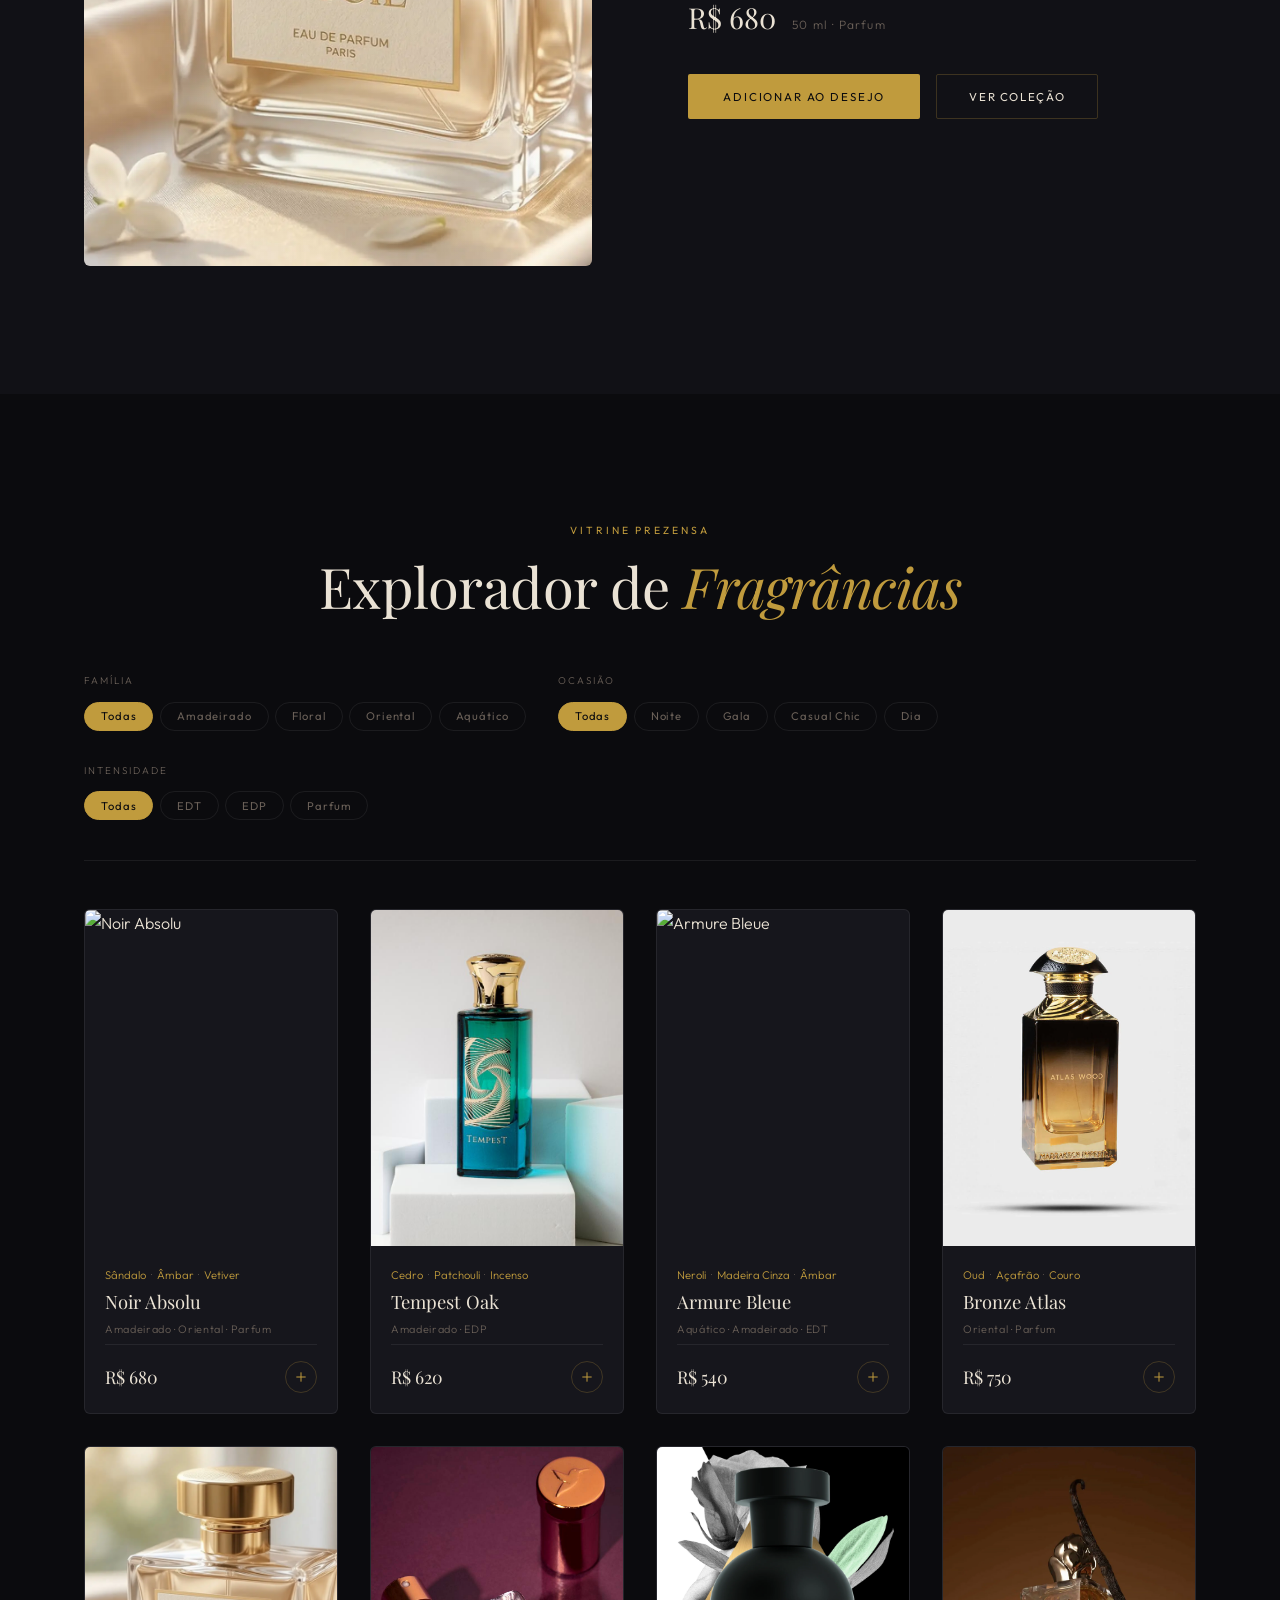
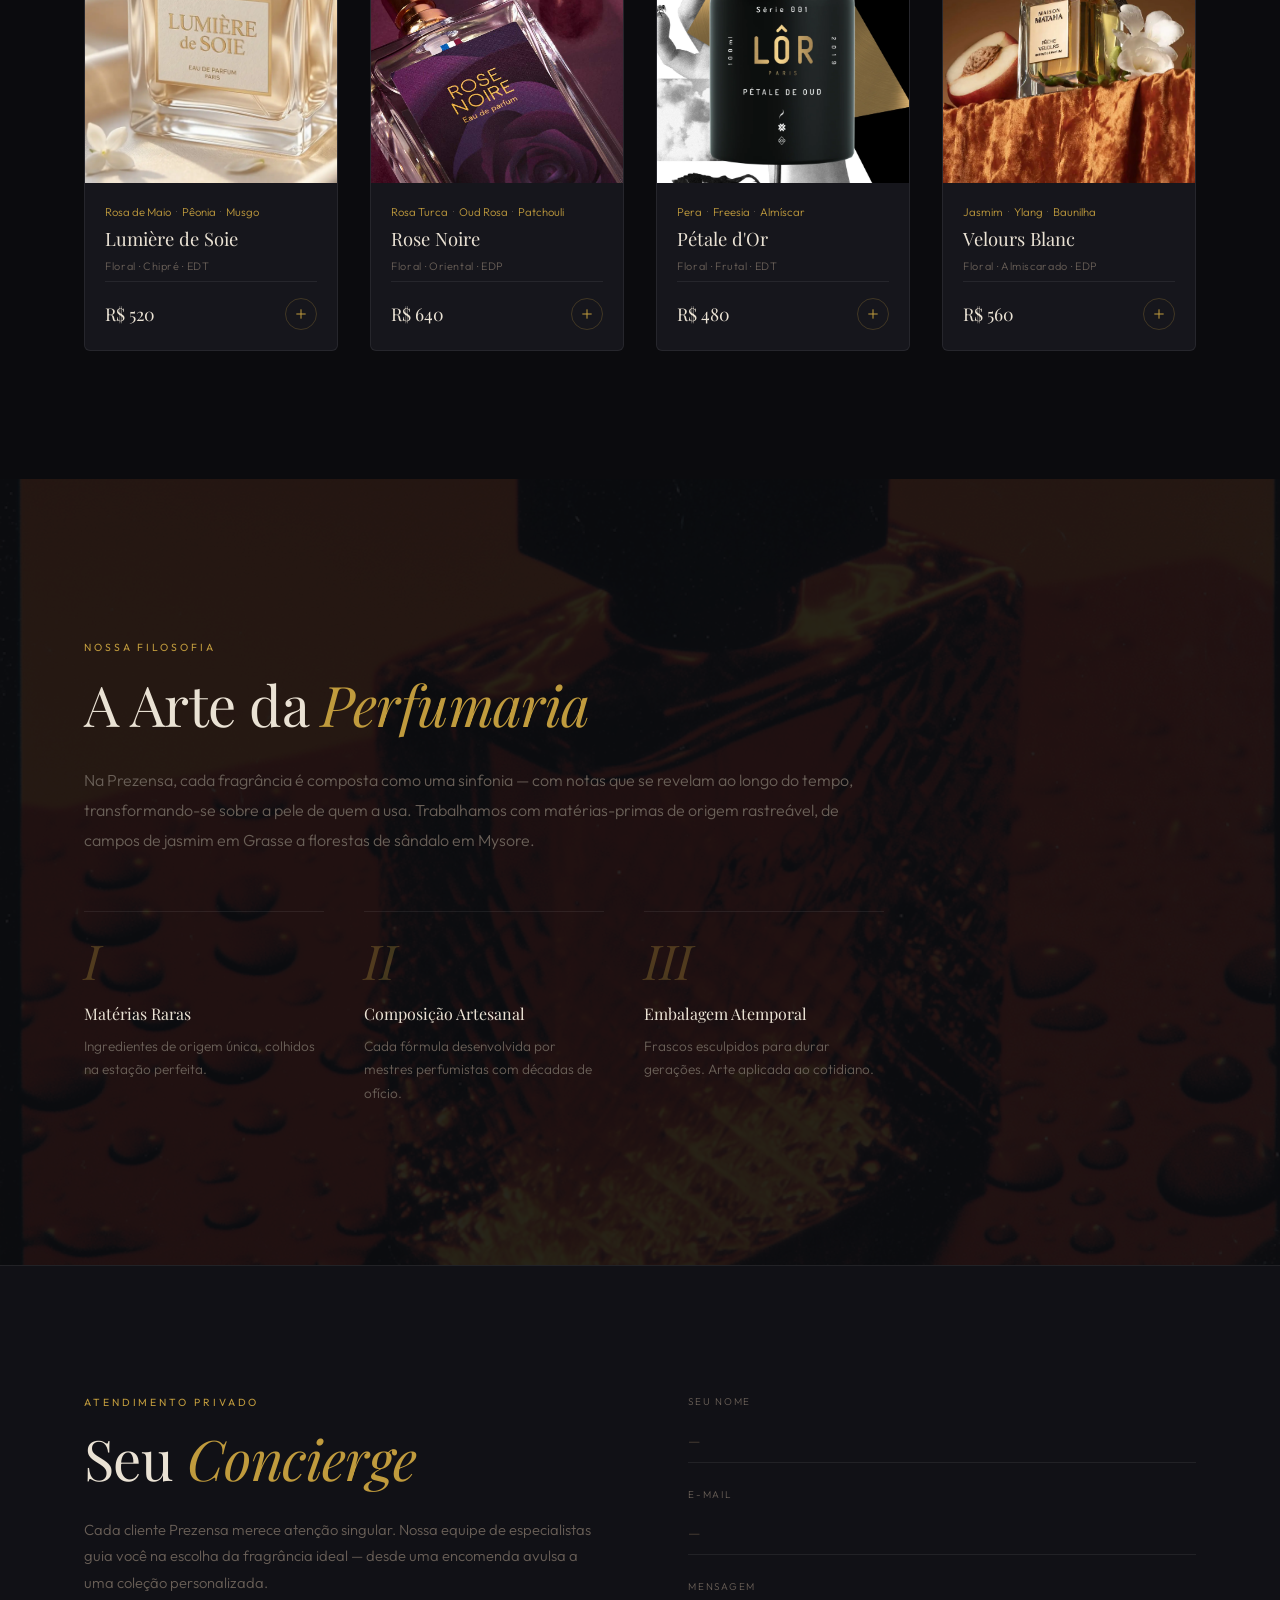
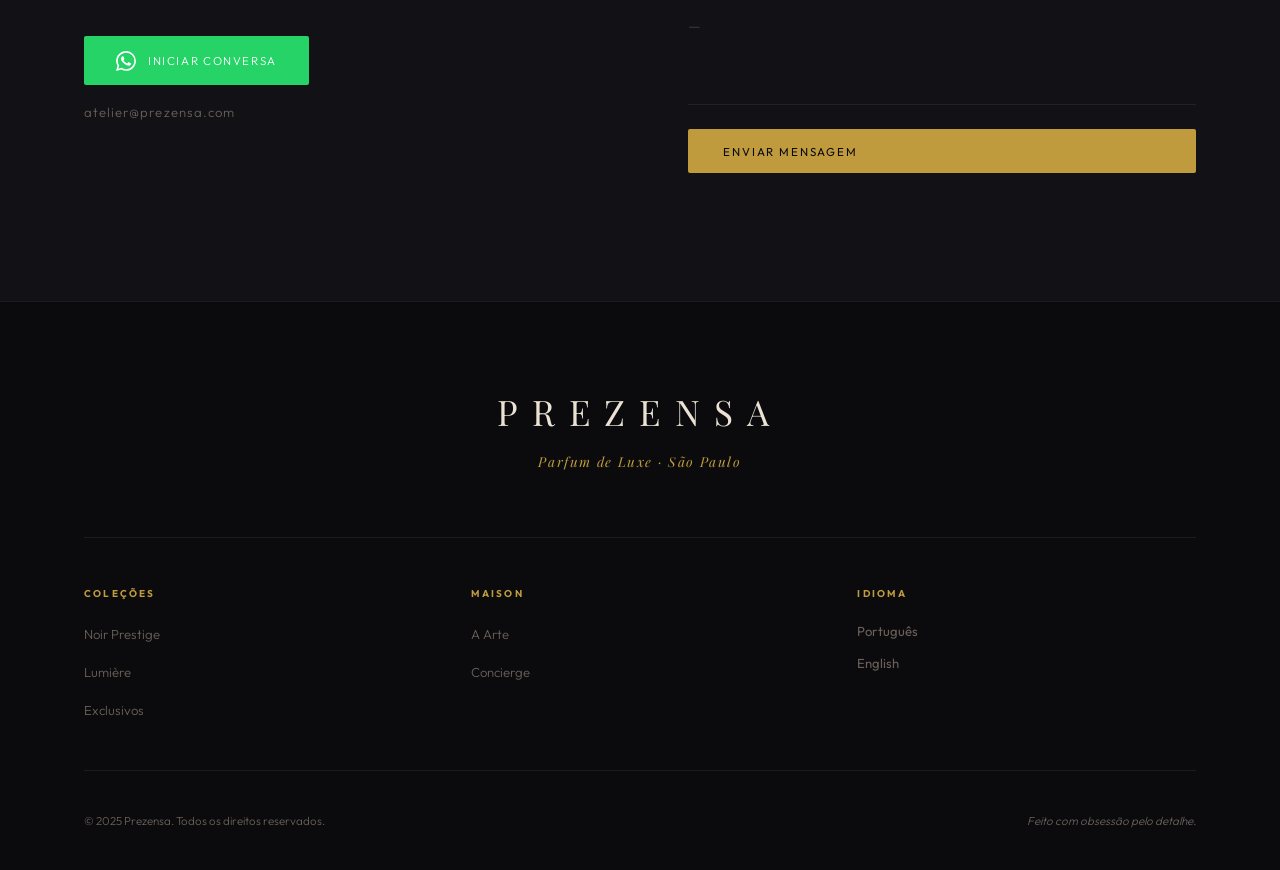
==== commit 16fbfd0b: "Merge branch 'main' of https://github.com/Whaltayr/prezensa" ====
--- a/index.html
+++ b/index.html
@@ -73,9 +73,9 @@
       </svg>
       <span class="cart-count" id="cartCount">0</span>
     </button>
-    <button class="nav__toggle" id="navToggle" aria-label="Menu">
-      <span></span><span></span>
-    </button>
+  <button class="nav__toggle" id="navToggle" aria-label="Menu">
+  <span></span><span></span><span></span>
+</button>
   </div>
 
   <ul class="nav__menu" id="navMenu">
@@ -94,7 +94,7 @@
   </div>
   <!-- Lady Hero -->
   <div class="hero__scene hero__scene--lady">
-    <img src="https://images.unsplash.com/photo-1619994403073-2cec844b8e63?w=1800&q=85" alt="Prezensa Ladies" class="hero__img"/>
+    <img src="img/ban-fem.png" alt="Prezensa Ladies" class="hero__img"/>
     <div class="hero__fog"></div>
   </div>
 
@@ -144,7 +144,7 @@
     </div>
     <div class="featured__layout">
       <div class="featured__visual">
-        <img id="featuredImg" src="https://images.unsplash.com/photo-1523293182086-7651a899d37f?w=900&q=85" alt="Prezensa — Noir Absolu" loading="lazy"/>
+        <img id="featuredImg" src="/img/lumi.webp" alt="Prezensa — Noir Absolu" loading="lazy"/>
         <div class="featured__glow"></div>
       </div>
       <div class="featured__info">
@@ -404,7 +404,7 @@
         data-ocasiao="dia casual"
         data-intensidade="edt">
         <div class="prod-card__img-wrap">
-          <img src="https://images.unsplash.com/photo-1541643600914-78b084683702?w=600&q=80" alt="Lumière de Soie" loading="lazy"/>
+          <img src="img/lumi.webp" alt="Lumière de Soie" loading="lazy"/>
           <div class="prod-card__hover-actions">
             <button class="prod-card__detail-btn" data-product="4">
               <span class="txt-pt">Ver Pirâmide</span>
@@ -437,7 +437,7 @@
         data-ocasiao="noite gala"
         data-intensidade="edp">
         <div class="prod-card__img-wrap">
-          <img src="https://images.unsplash.com/photo-1588776814546-1ffbb090d424?w=600&q=80" alt="Rose Noire" loading="lazy"/>
+          <img src="img/rose.jpg" alt="Rose Noire" loading="lazy"/>
           <div class="prod-card__hover-actions">
             <button class="prod-card__detail-btn" data-product="5">
               <span class="txt-pt">Ver Pirâmide</span>
@@ -470,7 +470,7 @@
         data-ocasiao="casual dia"
         data-intensidade="edt">
         <div class="prod-card__img-wrap">
-          <img src="https://images.unsplash.com/photo-1571781565036-d3f759be73e5?w=600&q=80" alt="Pétale d'Or" loading="lazy"/>
+          <img src="img/peta.webp" alt="Pétale d'Or" loading="lazy"/>
           <div class="prod-card__hover-actions">
             <button class="prod-card__detail-btn" data-product="6">
               <span class="txt-pt">Ver Pirâmide</span>
@@ -503,7 +503,7 @@
         data-ocasiao="dia casual"
         data-intensidade="edp">
         <div class="prod-card__img-wrap">
-          <img src="https://images.unsplash.com/photo-1561069934-eee225952461?w=600&q=80" alt="Velours Blanc" loading="lazy"/>
+          <img src="img/velors.webp" alt="Velours Blanc" loading="lazy"/>
           <div class="prod-card__hover-actions">
             <button class="prod-card__detail-btn" data-product="7">
               <span class="txt-pt">Ver Pirâmide</span>
@@ -584,7 +584,7 @@
 <!-- ═══════════════════════════════ A ARTE ═══════════ -->
 <section class="arte" id="arte">
   <div class="arte__bg">
-    <img src="https://images.unsplash.com/photo-1547555999-14e819a4ac9e?w=1400&q=80" alt="A Arte da Perfumaria" loading="lazy"/>
+    <img src="img/ae.png" alt="A Arte da Perfumaria" loading="lazy"/>
     <div class="arte__veil"></div>
   </div>
   <div class="container">
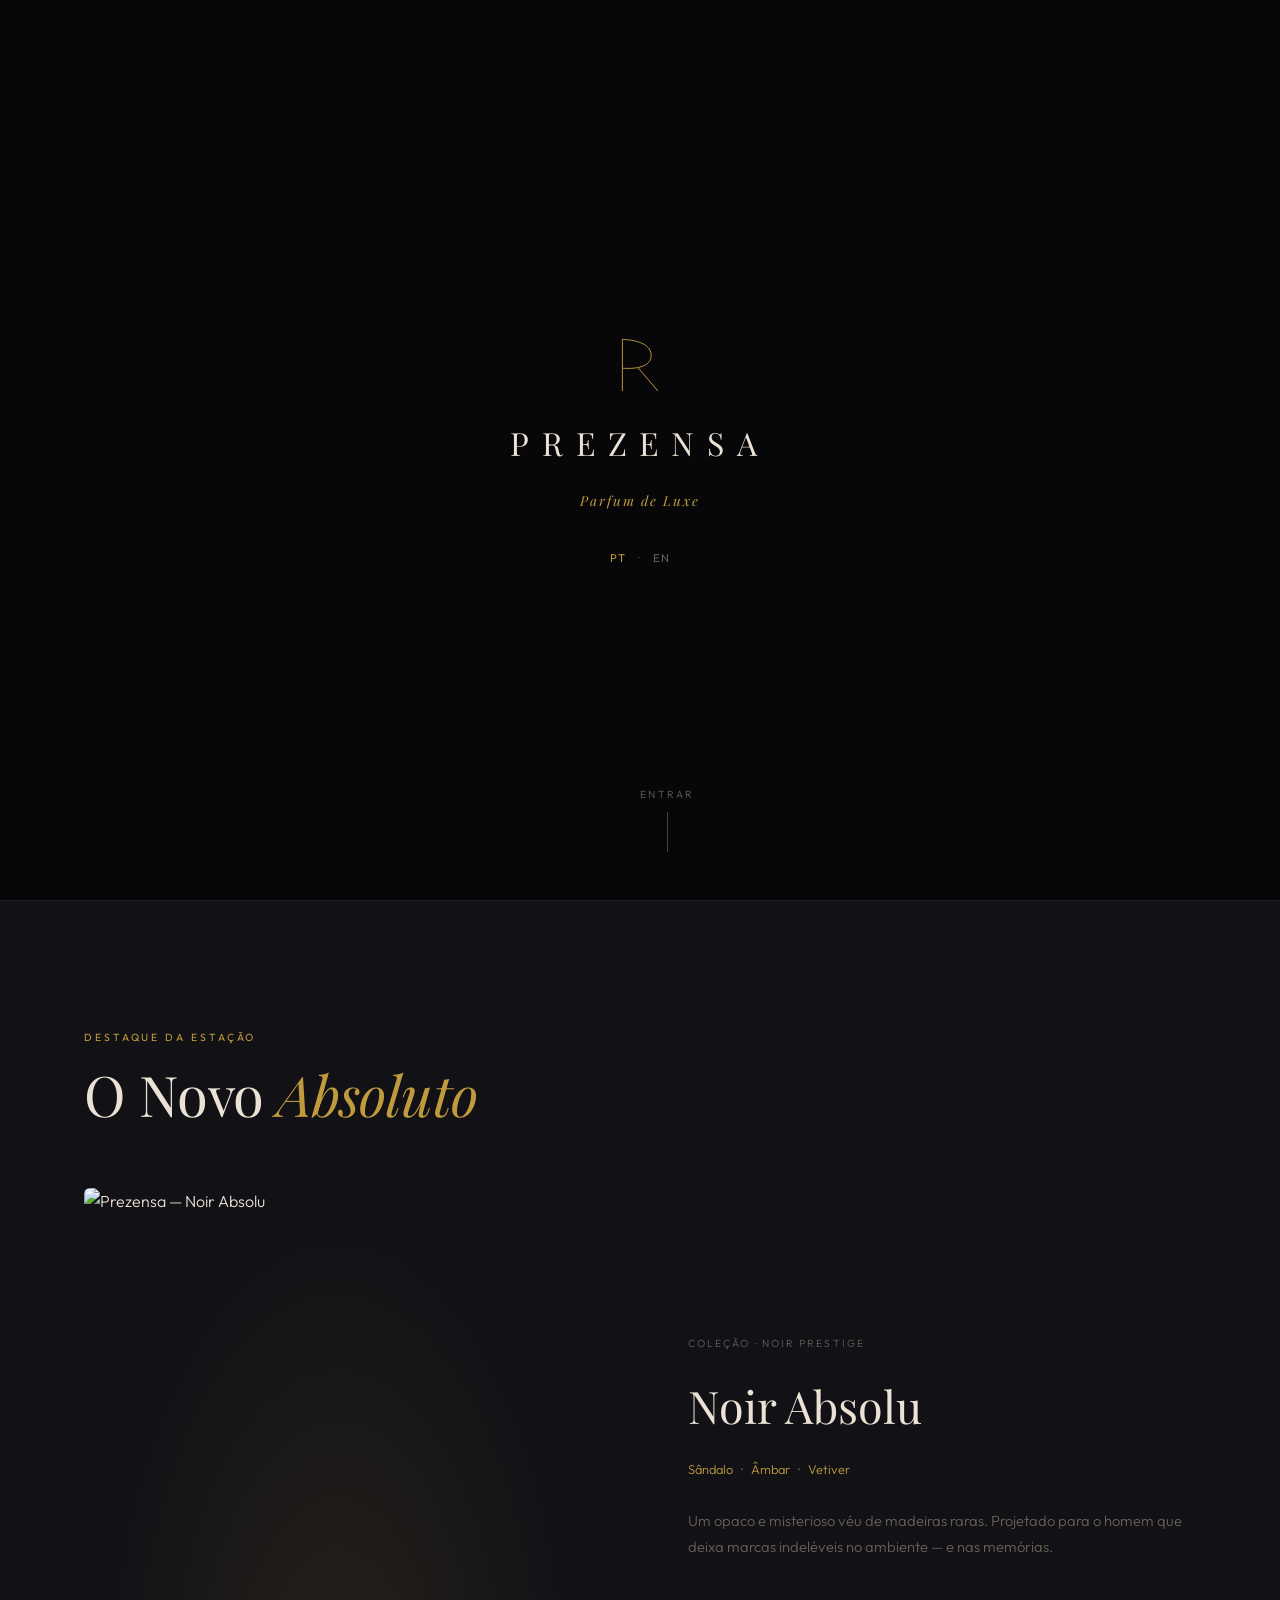
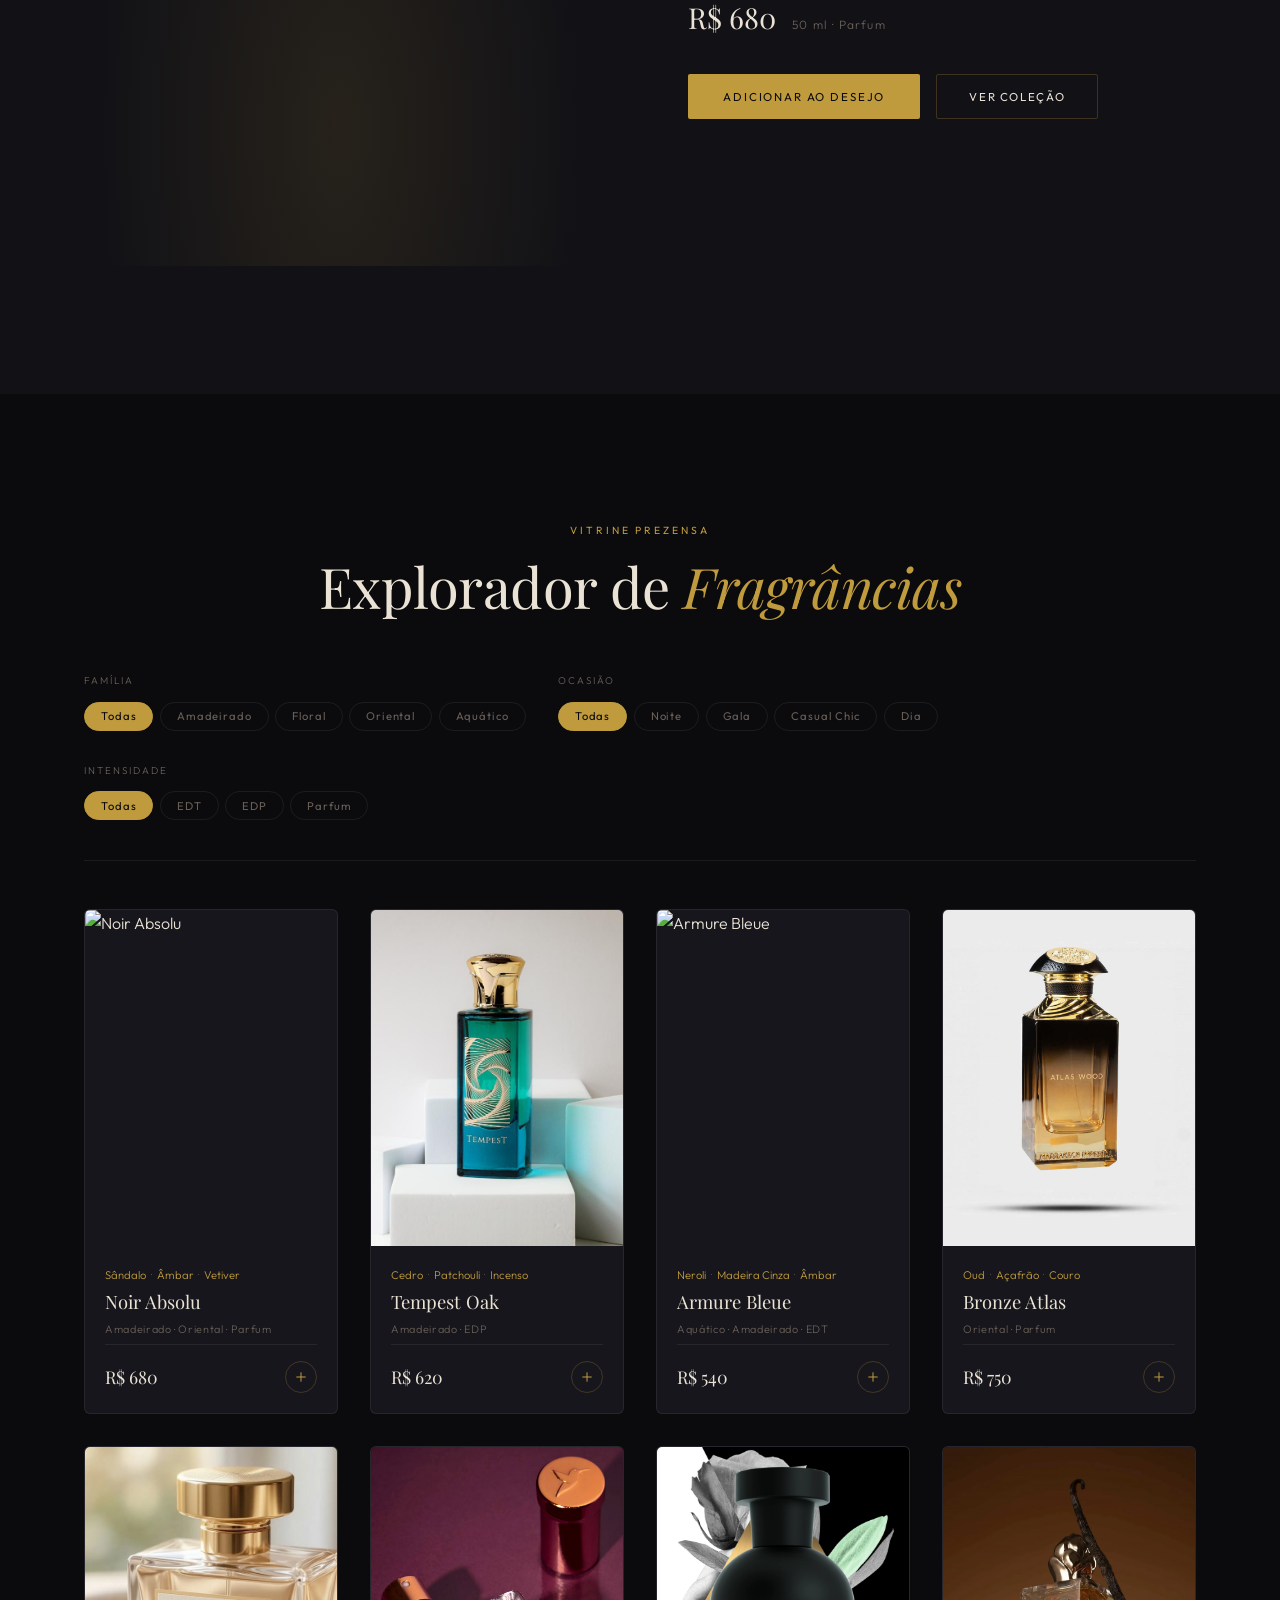
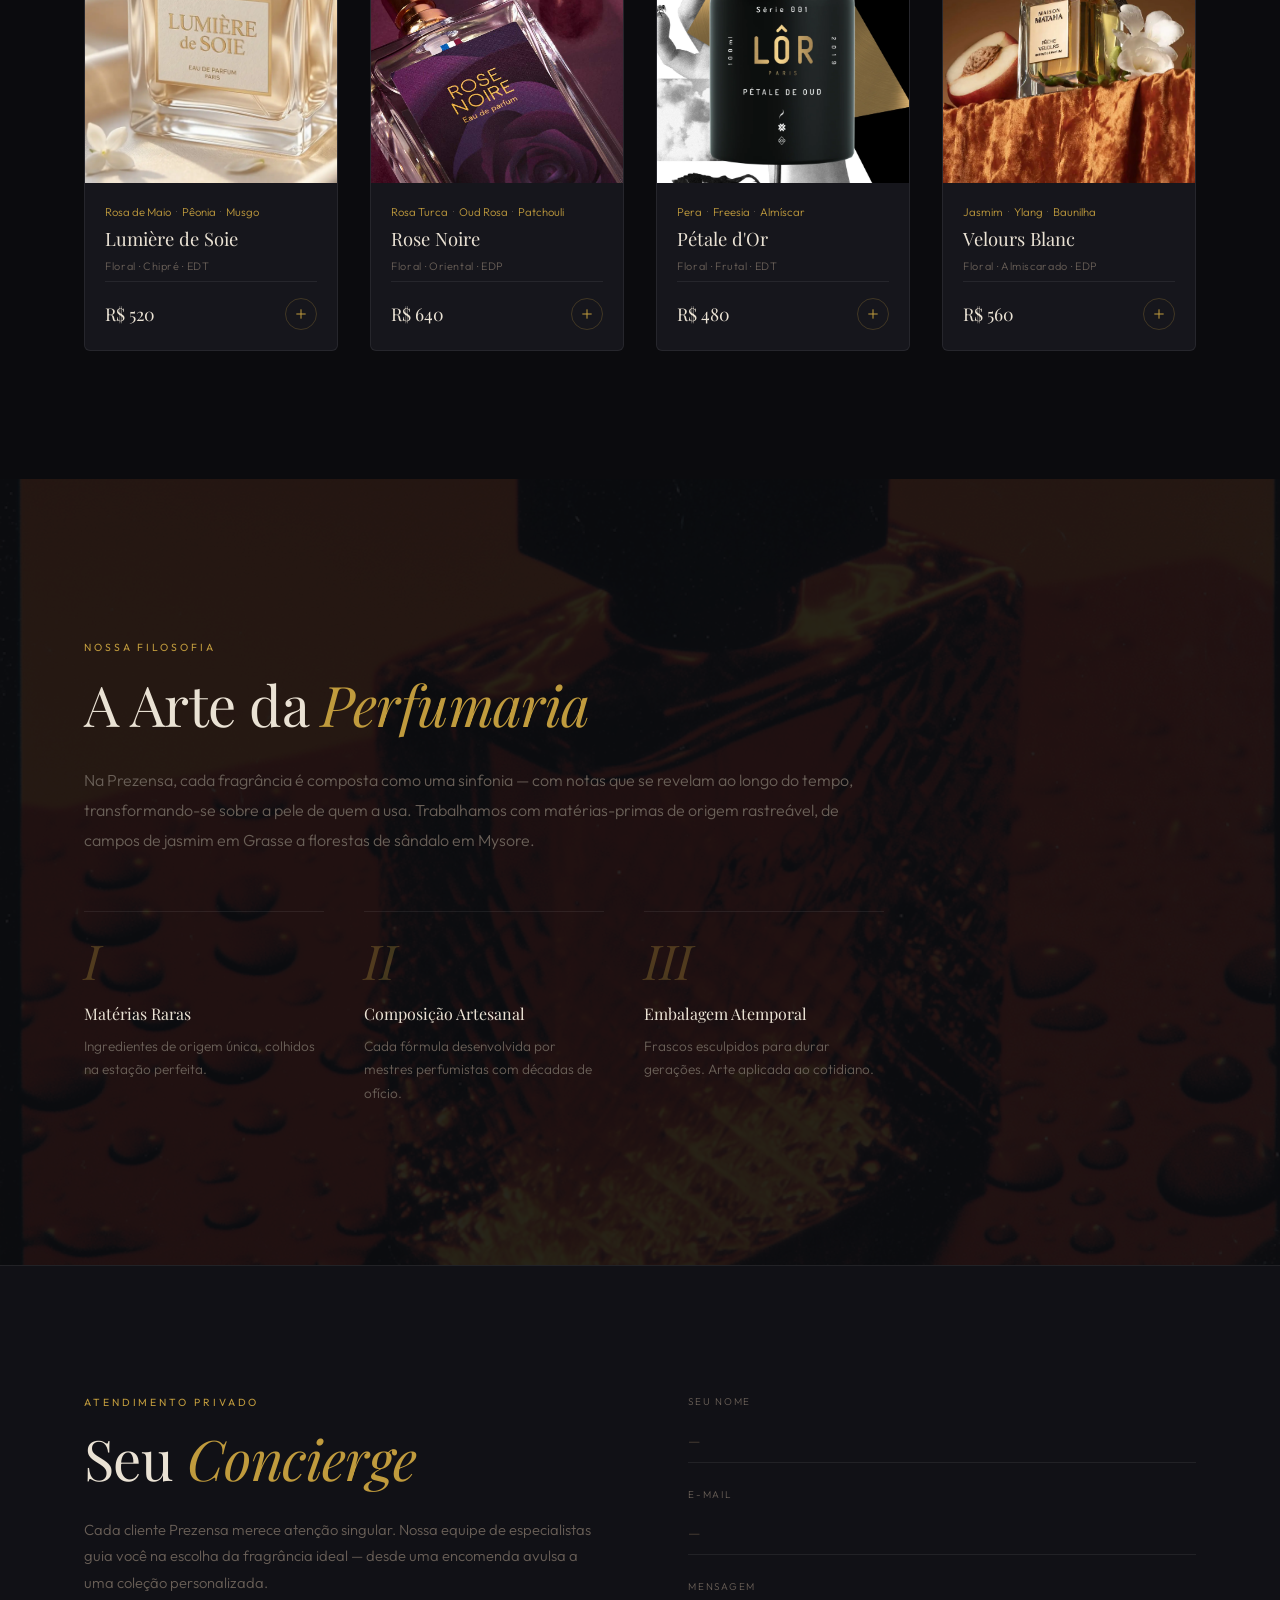
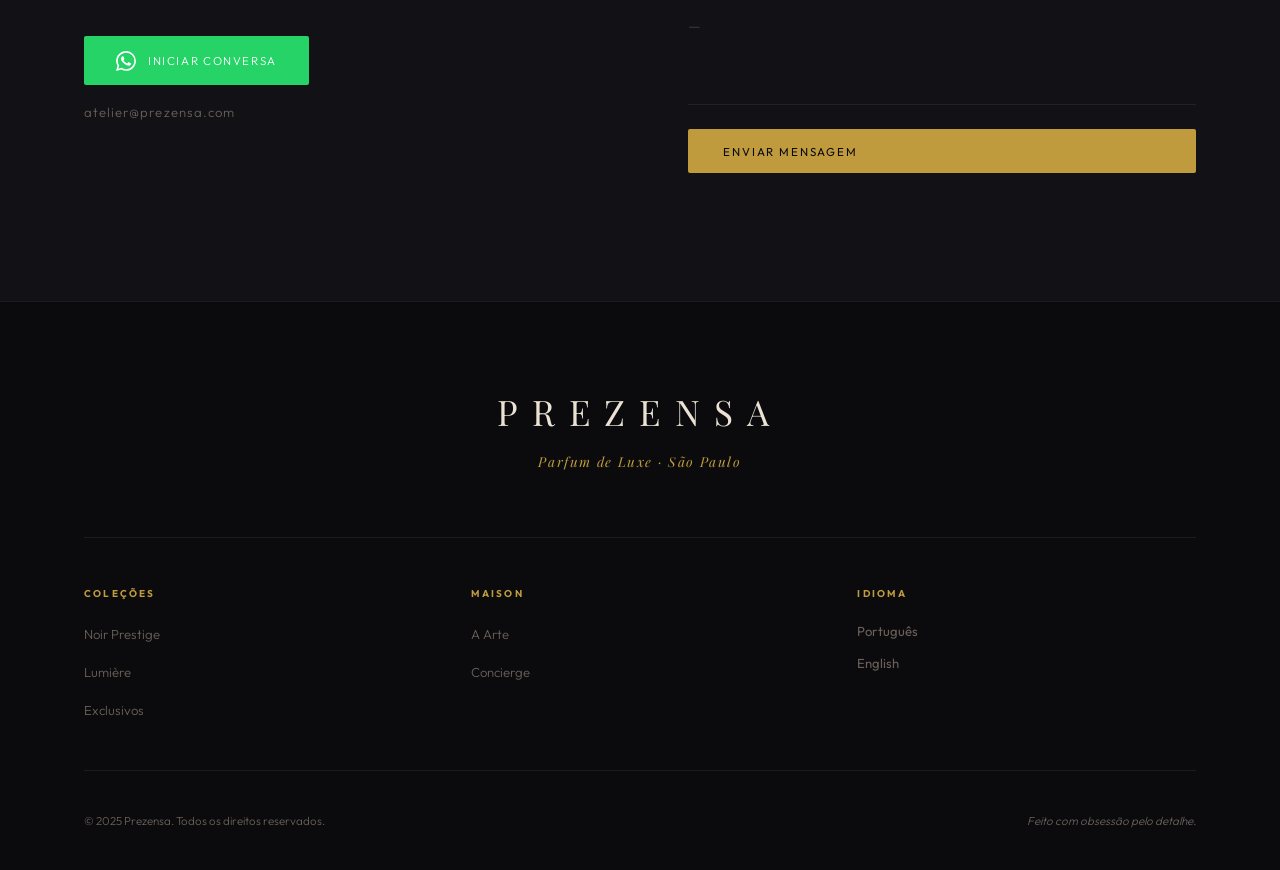
==== commit 9863343d: "tentando resolver o problem da imagem" ====
--- a/index.html
+++ b/index.html
@@ -47,7 +47,7 @@
 <nav class="nav" id="nav">
   <a href="#home" class="nav__logo">PREZENSA</a>
 
-  <div class="nav__center">
+  <!-- <div class="nav__center">
     <div class="mode-toggle">
       <button class="mode-btn active" data-mode="gent">
         <span class="txt-pt">Cavalheiros</span>
@@ -59,7 +59,7 @@
         <span class="txt-en">Ladies</span>
       </button>
     </div>
-  </div>
+  </div> -->
 
   <div class="nav__right">
     <button class="lang-toggle" id="langToggle">
@@ -82,6 +82,20 @@
     <li><a href="#explorador" class="nav__link"><span class="txt-pt">Fragrâncias</span><span class="txt-en">Fragrances</span></a></li>
     <li><a href="#arte" class="nav__link"><span class="txt-pt">A Arte</span><span class="txt-en">The Art</span></a></li>
     <li><a href="#contato" class="nav__link"><span class="txt-pt">Atendimento</span><span class="txt-en">Concierge</span></a></li>
+
+    <div class="nav__center">
+    <div class="mode-toggle">
+      <button class="mode-btn active" data-mode="gent">
+        <span class="txt-pt">Cavalheiros</span>
+        <span class="txt-en">Gentlemen</span>
+      </button>
+      <span class="mode-sep">·</span>
+      <button class="mode-btn" data-mode="lady">
+        <span class="txt-pt">Damas</span>
+        <span class="txt-en">Ladies</span>
+      </button>
+    </div>
+  </div>
   </ul>
 </nav>
 
@@ -144,7 +158,7 @@
     </div>
     <div class="featured__layout">
       <div class="featured__visual">
-        <img id="featuredImg" src="/img/lumi.webp" alt="Prezensa — Noir Absolu" loading="lazy"/>
+        <img id="featuredImg" src="/prezensa/img/lumi.webp" alt="Prezensa — Noir Absolu" loading="lazy"/>
         <div class="featured__glow"></div>
       </div>
       <div class="featured__info">
@@ -640,7 +654,7 @@
   </div>
 </section>
 
-<!-- ═══════════════════════════════ CONTATO ══════════ -->
+<!-- ═══════════════════════════════ CONTATO ═══ ═══════ -->
 <section class="contato" id="contato">
   <div class="container">
     <div class="contato__layout">
--- a/prezensa.css
+++ b/prezensa.css
@@ -1037,7 +1037,7 @@
 }
 
 @media (max-width: 768px) {
-  .nav__center { display: none; }
+  /* .nav__center { display: none; } */
   .nav__menu {
     position: fixed;
     inset: 0;
